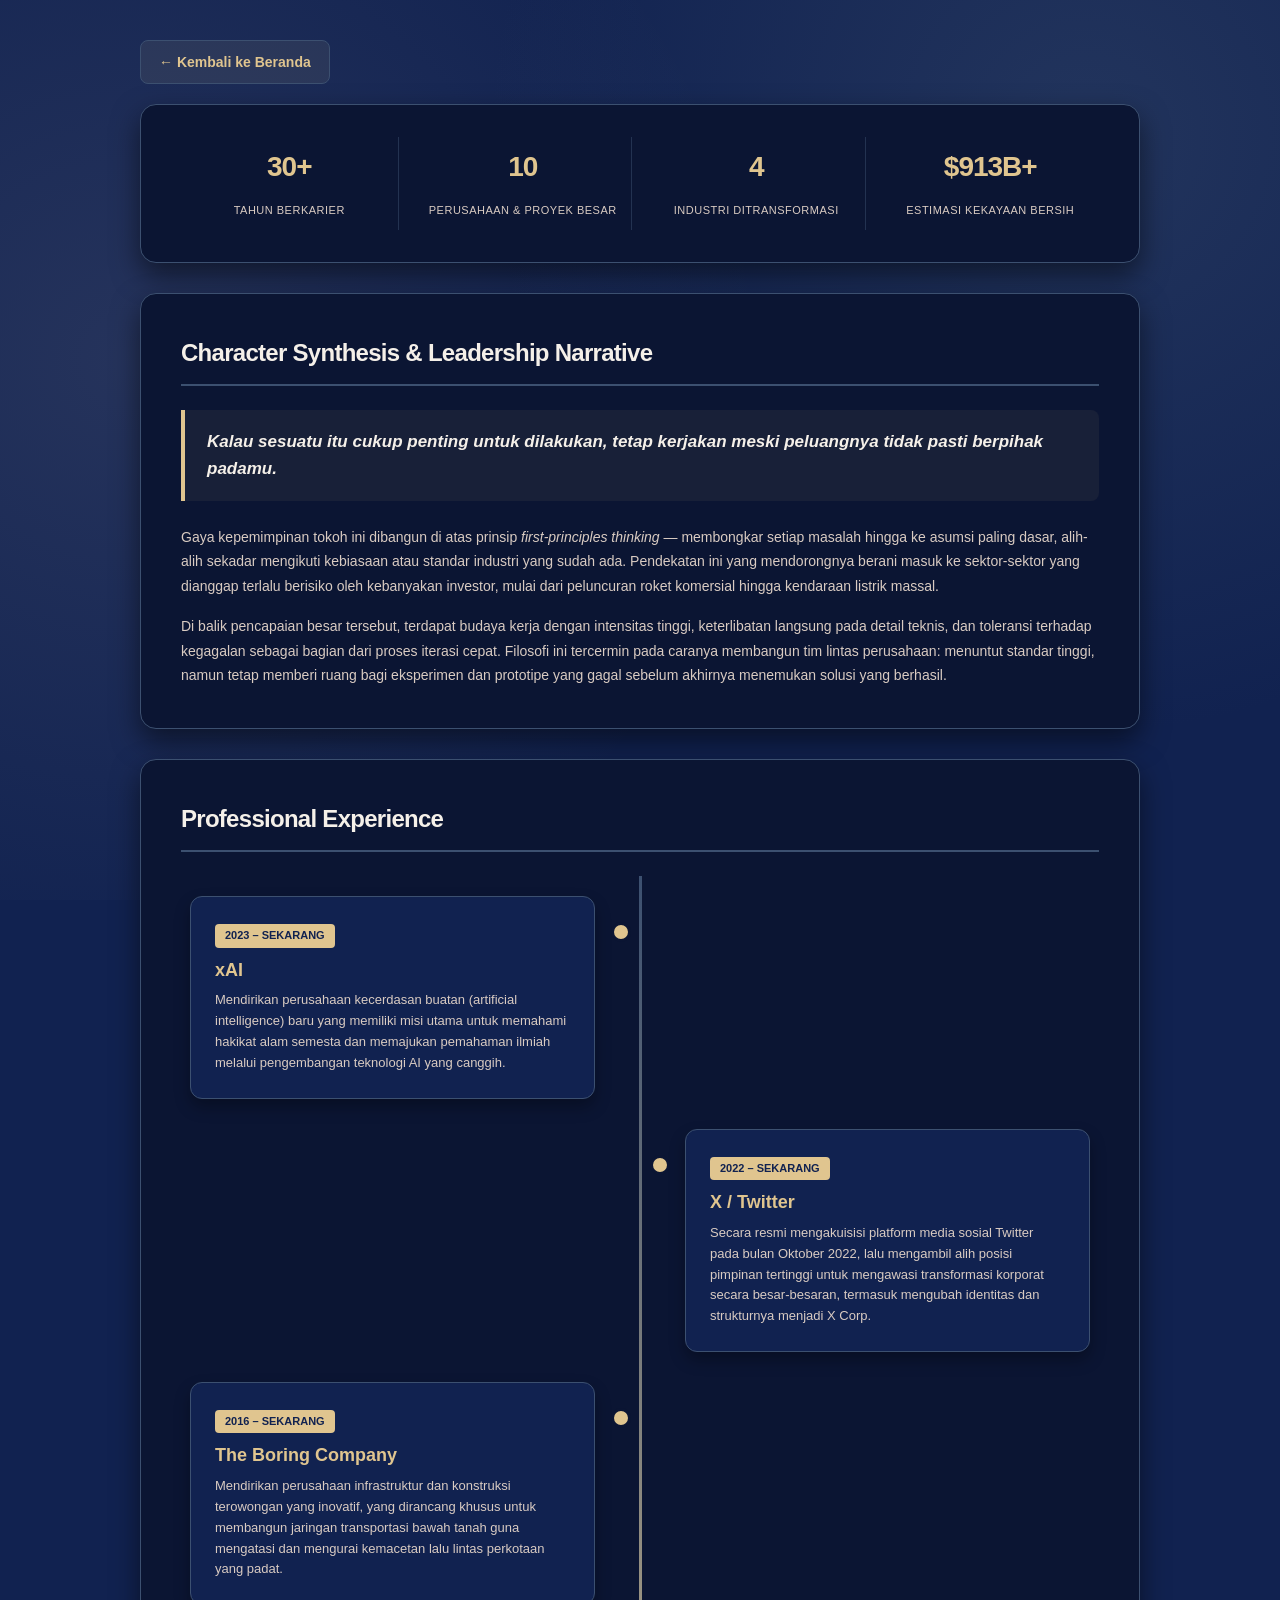
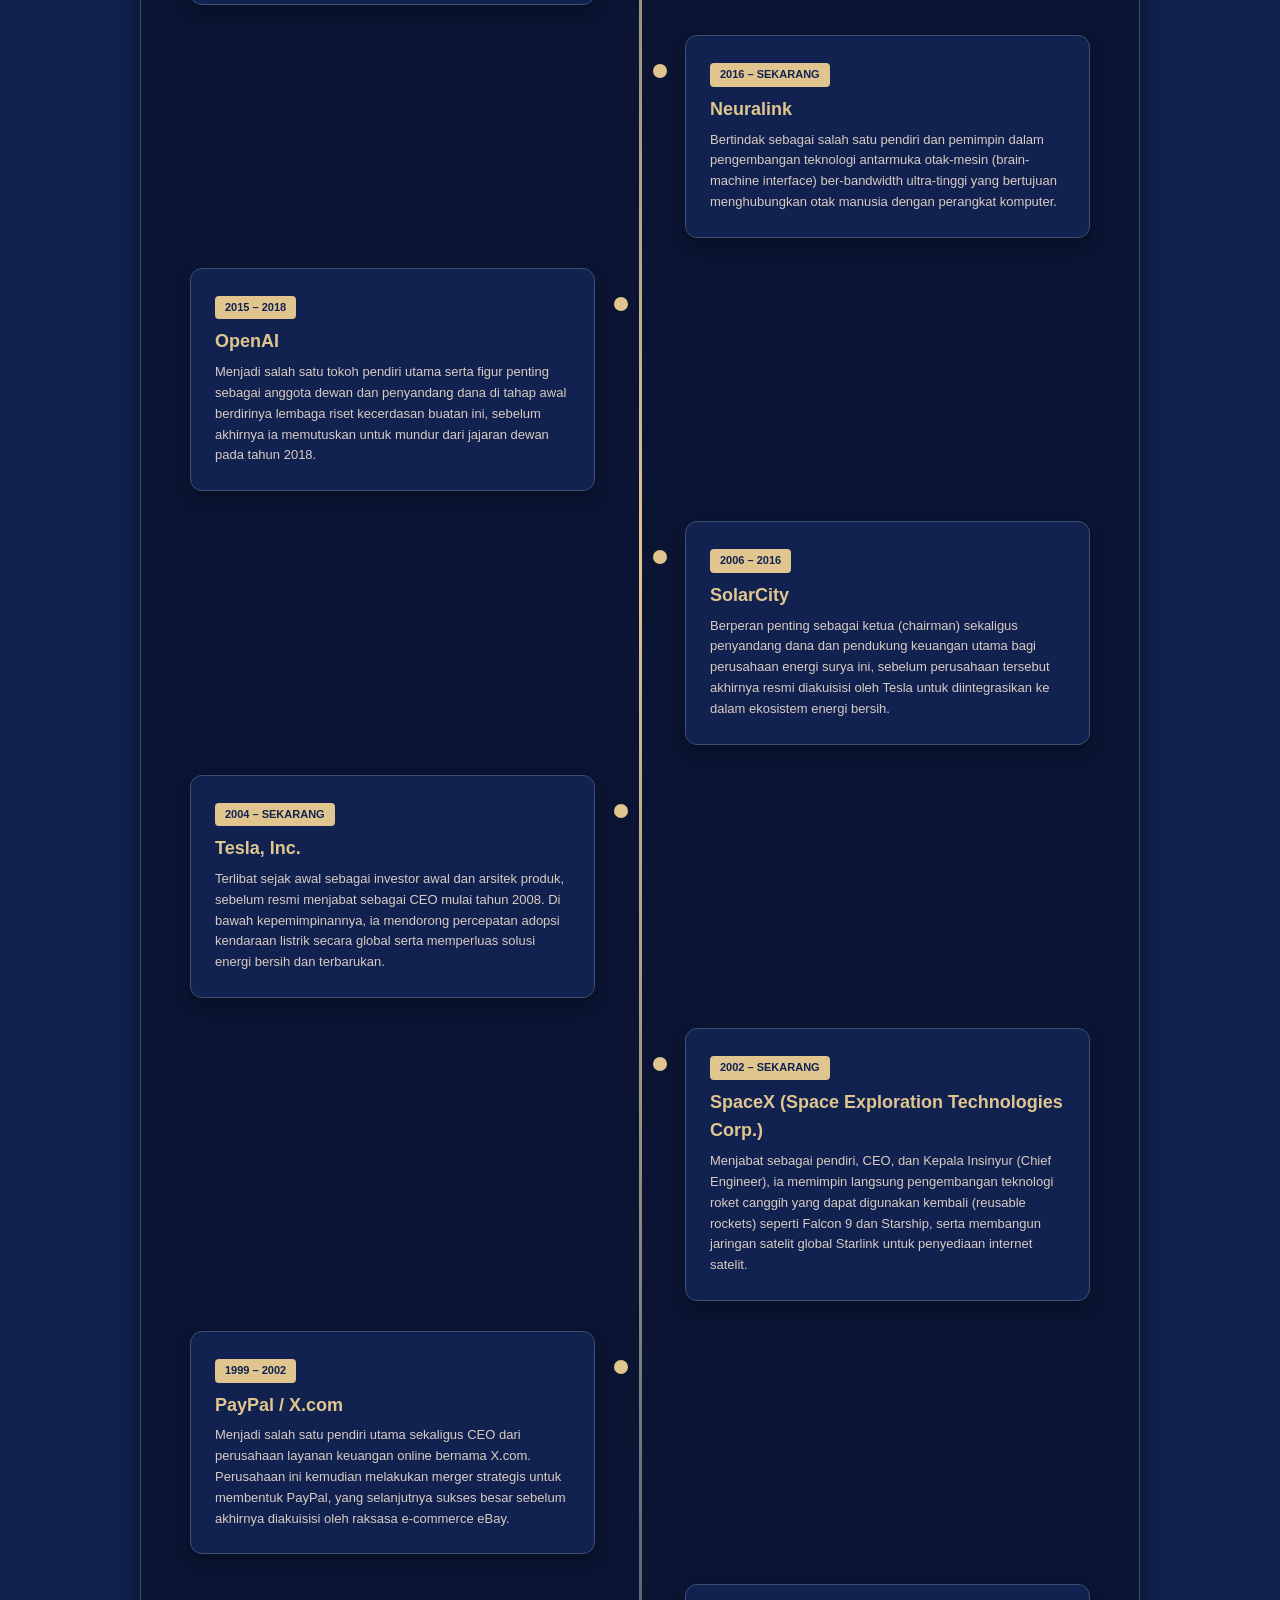
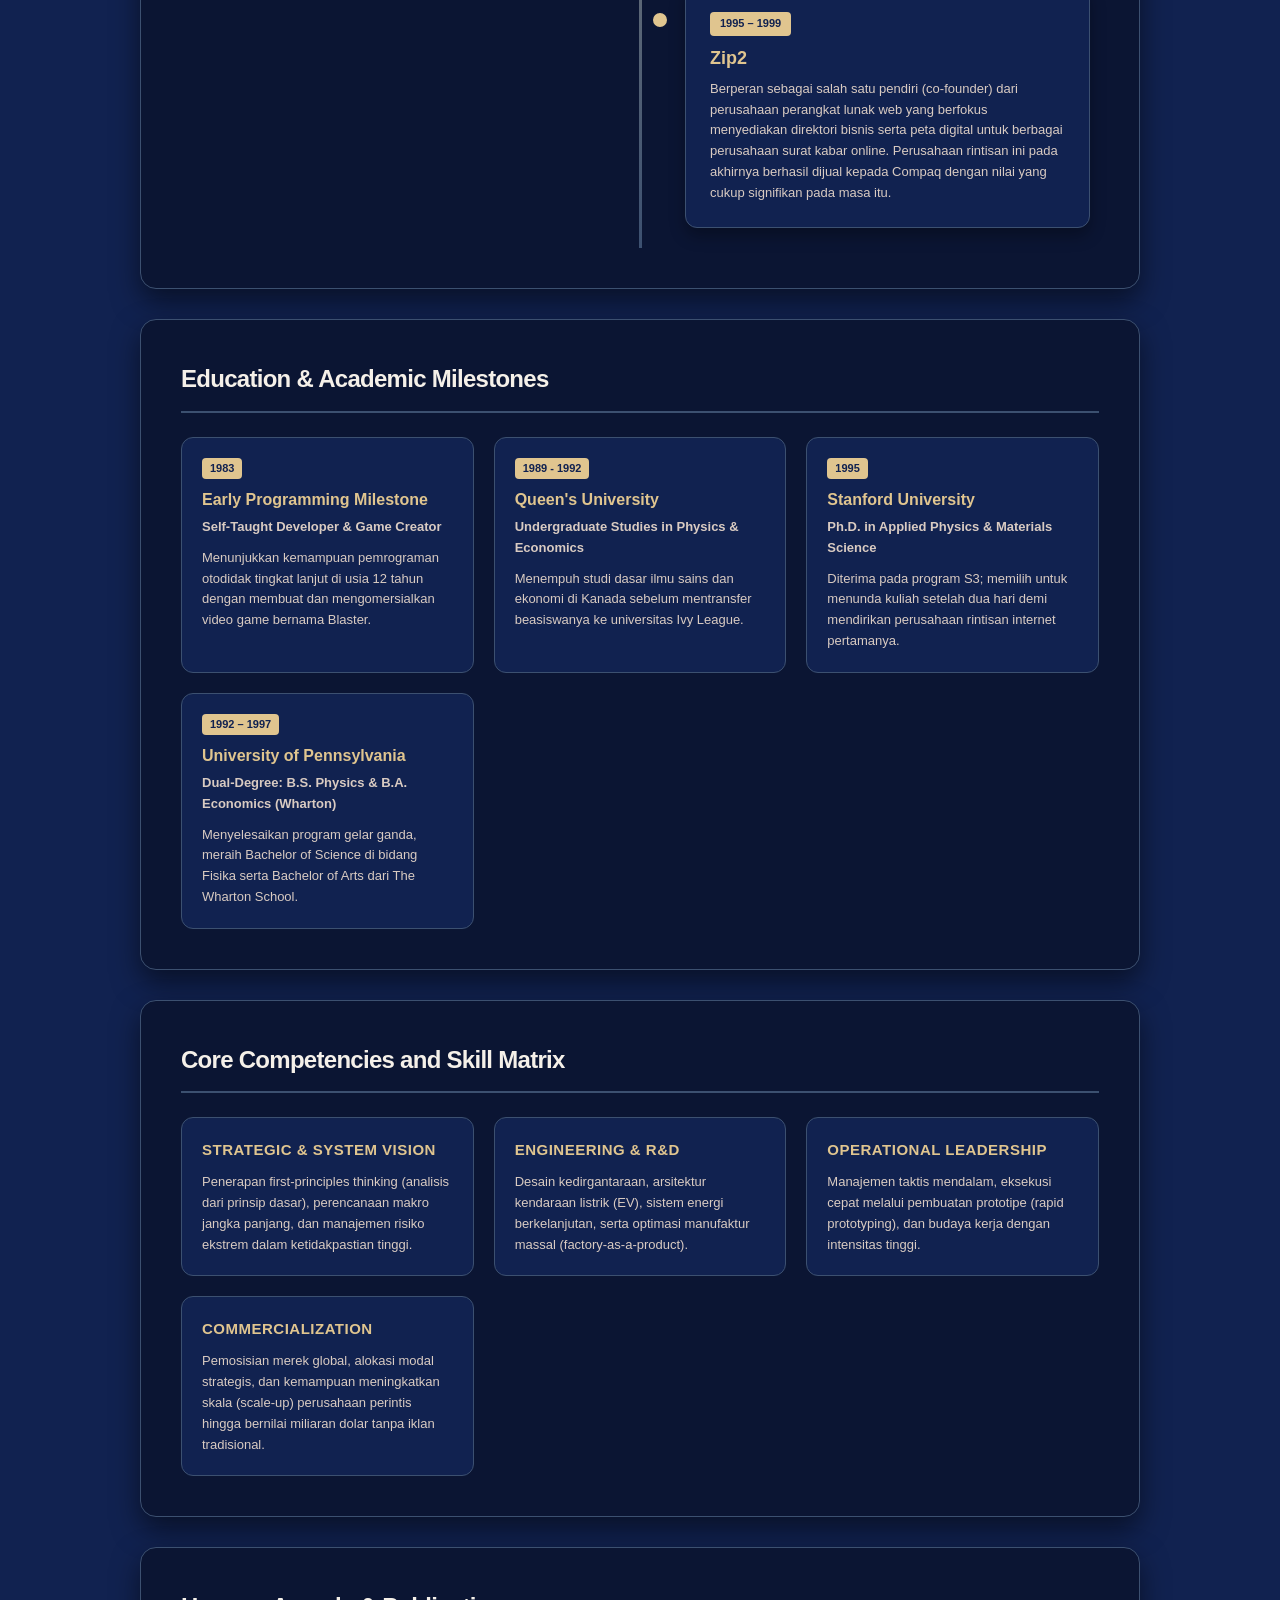
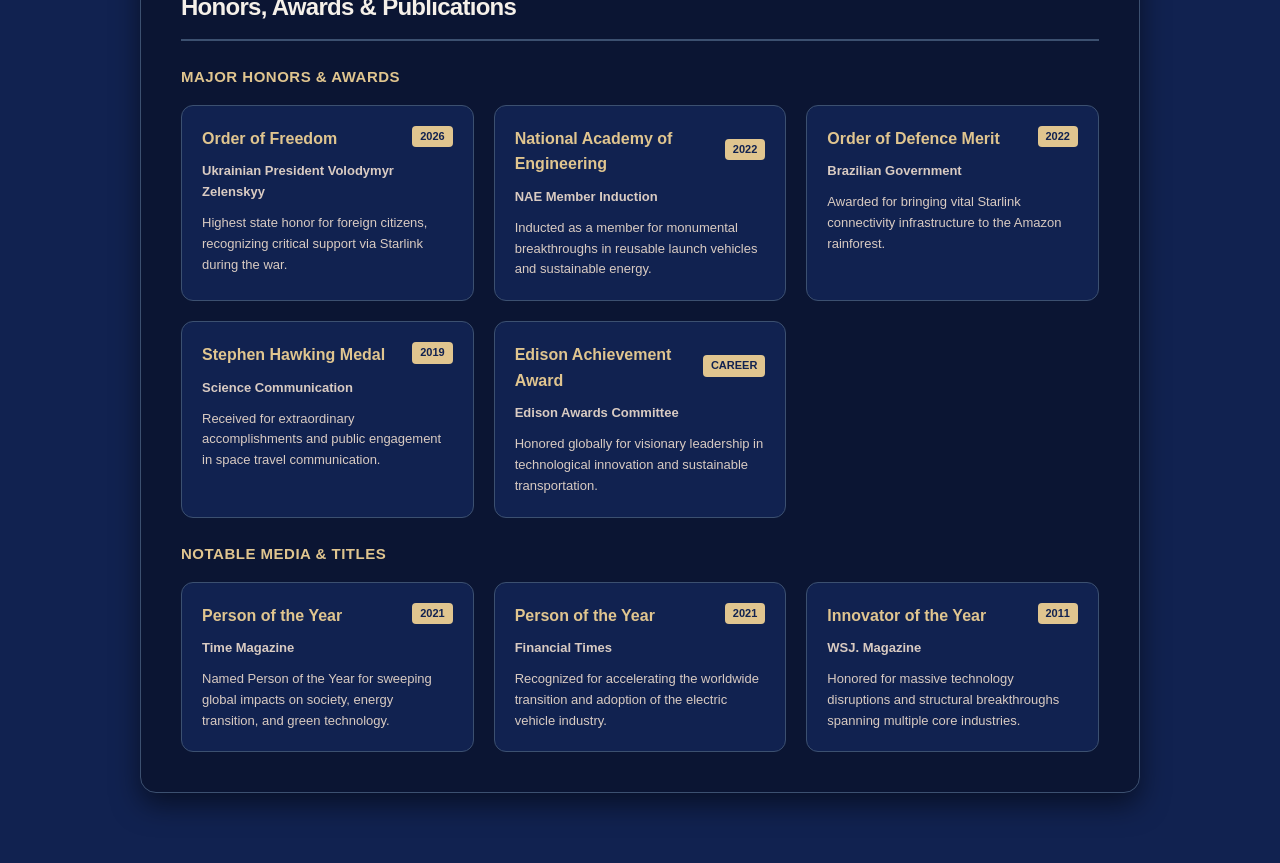
==== cv.html @ f83824e1 "sementara" ====
<!DOCTYPE html>
<html lang="id">
<head>
    <meta charset="UTF-8">
    <meta name="viewport" content="width=device-width, initial-scale=1.0">
    <title>CV Creative</title>
     <link rel="stylesheet" href="style_cv.css">
</head>
<body>

    <div class="top-bar">
        <a href="index.html" class="back-button">← Kembali ke Beranda</a>
    </div>

    <div class="metrics-container">
        <div class="metrics-grid">
            <div class="metric-card">
                <span class="metric-number">30+</span>
                <span class="metric-label">Tahun Berkarier</span>
            </div>
            <div class="metric-card">
                <span class="metric-number">10</span>
                <span class="metric-label">Perusahaan & Proyek Besar</span>
            </div>
            <div class="metric-card">
                <span class="metric-number">4</span>
                <span class="metric-label">Industri Ditransformasi</span>
            </div>
            <div class="metric-card">
                <span class="metric-number">$913B+</span>
                <span class="metric-label">Estimasi Kekayaan Bersih</span>
            </div>
        </div>
    </div>

    <div class="character-container">
        <h2 class="section">Character Synthesis & Leadership Narrative</h2>
        <blockquote class="character-quote">
            Kalau sesuatu itu cukup penting untuk dilakukan, tetap kerjakan meski peluangnya tidak pasti berpihak padamu.
        </blockquote>
        <p class="character-text">
            Gaya kepemimpinan tokoh ini dibangun di atas prinsip <em>first-principles thinking</em> — membongkar setiap masalah hingga ke asumsi paling dasar, alih-alih sekadar mengikuti kebiasaan atau standar industri yang sudah ada. Pendekatan ini yang mendorongnya berani masuk ke sektor-sektor yang dianggap terlalu berisiko oleh kebanyakan investor, mulai dari peluncuran roket komersial hingga kendaraan listrik massal.
        </p>
        <p class="character-text">
            Di balik pencapaian besar tersebut, terdapat budaya kerja dengan intensitas tinggi, keterlibatan langsung pada detail teknis, dan toleransi terhadap kegagalan sebagai bagian dari proses iterasi cepat. Filosofi ini tercermin pada caranya membangun tim lintas perusahaan: menuntut standar tinggi, namun tetap memberi ruang bagi eksperimen dan prototipe yang gagal sebelum akhirnya menemukan solusi yang berhasil.
        </p>
    </div>

    <div class="container">
        <h2 class="section">Professional Experience</h2>
   <div class="timeline-container">
            <div class="timeline-item left">
                <div class="timeline-content">
                    <span class="year">2023 – Sekarang</span>
                    <div class="title">xAI</div>
                    <p class="description">
                        Mendirikan perusahaan kecerdasan buatan (artificial intelligence) baru yang memiliki misi utama untuk memahami hakikat alam semesta dan memajukan pemahaman ilmiah melalui pengembangan teknologi AI yang canggih.
                    </p>
                </div>
            </div>

            <div class="timeline-item right">
                <div class="timeline-content">
                    <span class="year">2022 – Sekarang</span>
                    <div class="title">X / Twitter</div>
                    <p class="description">
                        Secara resmi mengakuisisi platform media sosial Twitter pada bulan Oktober 2022, lalu mengambil alih posisi pimpinan tertinggi untuk mengawasi transformasi korporat secara besar-besaran, termasuk mengubah identitas dan strukturnya menjadi X Corp.
                    </p>
                </div>
            </div>

            <div class="timeline-item left">
                <div class="timeline-content">
                    <span class="year">2016 – Sekarang</span>
                    <div class="title">The Boring Company</div>
                    <p class="description">
                        Mendirikan perusahaan infrastruktur dan konstruksi terowongan yang inovatif, yang dirancang khusus untuk membangun jaringan transportasi bawah tanah guna mengatasi dan mengurai kemacetan lalu lintas perkotaan yang padat.
                    </p>
                </div>
            </div>

            <div class="timeline-item right">
                <div class="timeline-content">
                    <span class="year">2016 – Sekarang</span>
                    <div class="title">Neuralink</div>
                    <p class="description">
                        Bertindak sebagai salah satu pendiri dan pemimpin dalam pengembangan teknologi antarmuka otak-mesin (brain-machine interface) ber-bandwidth ultra-tinggi yang bertujuan menghubungkan otak manusia dengan perangkat komputer.
                    </p>
                </div>
            </div>

            <div class="timeline-item left">
                <div class="timeline-content">
                    <span class="year">2015 – 2018</span>
                    <div class="title">OpenAI</div>
                    <p class="description">
                        Menjadi salah satu tokoh pendiri utama serta figur penting sebagai anggota dewan dan penyandang dana di tahap awal berdirinya lembaga riset kecerdasan buatan ini, sebelum akhirnya ia memutuskan untuk mundur dari jajaran dewan pada tahun 2018.
                    </p>
                </div>
            </div>

            <div class="timeline-item right">
                <div class="timeline-content">
                    <span class="year">2006 – 2016</span>
                    <div class="title">SolarCity</div>
                    <p class="description">
                        Berperan penting sebagai ketua (chairman) sekaligus penyandang dana dan pendukung keuangan utama bagi perusahaan energi surya ini, sebelum perusahaan tersebut akhirnya resmi diakuisisi oleh Tesla untuk diintegrasikan ke dalam ekosistem energi bersih.
                    </p>
                </div>
            </div>

            <div class="timeline-item left">
                <div class="timeline-content">
                    <span class="year">2004 – Sekarang</span>
                    <div class="title">Tesla, Inc.</div>
                    <p class="description">
                        Terlibat sejak awal sebagai investor awal dan arsitek produk, sebelum resmi menjabat sebagai CEO mulai tahun 2008. Di bawah kepemimpinannya, ia mendorong percepatan adopsi kendaraan listrik secara global serta memperluas solusi energi bersih dan terbarukan.
                    </p>
                </div>
            </div>

            <div class="timeline-item right">
                <div class="timeline-content">
                    <span class="year">2002 – Sekarang</span>
                    <div class="title">SpaceX (Space Exploration Technologies Corp.)</div>
                    <p class="description">
                        Menjabat sebagai pendiri, CEO, dan Kepala Insinyur (Chief Engineer), ia memimpin langsung pengembangan teknologi roket canggih yang dapat digunakan kembali (reusable rockets) seperti Falcon 9 dan Starship, serta membangun jaringan satelit global Starlink untuk penyediaan internet satelit.
                    </p>
                </div>
            </div>

            <div class="timeline-item left">
                <div class="timeline-content">
                    <span class="year">1999 – 2002</span>
                    <div class="title">PayPal / X.com</div>
                    <p class="description">
                        Menjadi salah satu pendiri utama sekaligus CEO dari perusahaan layanan keuangan online bernama X.com. Perusahaan ini kemudian melakukan merger strategis untuk membentuk PayPal, yang selanjutnya sukses besar sebelum akhirnya diakuisisi oleh raksasa e-commerce eBay.
                    </p>
                </div>
            </div>

            <div class="timeline-item right">
                <div class="timeline-content">
                    <span class="year">1995 – 1999</span>
                    <div class="title">Zip2</div>
                    <p class="description">
                        Berperan sebagai salah satu pendiri (co-founder) dari perusahaan perangkat lunak web yang berfokus menyediakan direktori bisnis serta peta digital untuk berbagai perusahaan surat kabar online. Perusahaan rintisan ini pada akhirnya berhasil dijual kepada Compaq dengan nilai yang cukup signifikan pada masa itu.
                    </p>
                </div>
            </div>
        </div>
    </div>

    <div class="education-container">
        <h2 class="section">Education & Academic Milestones</h2>

        <div class="card-grid">
            <div class="education">
                <span class="edu-year">1983</span>
                <div class="institution">Early Programming Milestone</div>
                <div class="degree">Self-Taught Developer & Game Creator</div>
                <p class="edu-desc">
                    Menunjukkan kemampuan pemrograman otodidak tingkat lanjut di usia 12 tahun dengan membuat dan mengomersialkan video game bernama Blaster.
                </p>
            </div>

            <div class="education">
                <span class="edu-year">1989 - 1992</span>
                <div class="institution">Queen's University</div>
                <div class="degree">Undergraduate Studies in Physics & Economics</div>
                <p class="edu-desc">
                    Menempuh studi dasar ilmu sains dan ekonomi di Kanada sebelum mentransfer beasiswanya ke universitas Ivy League.
                </p>
            </div>

            <div class="education">
                <span class="edu-year">1995</span>
                <div class="institution">Stanford University</div>
                <div class="degree">Ph.D. in Applied Physics & Materials Science</div>
                <p class="edu-desc">
                    Diterima pada program S3; memilih untuk menunda kuliah setelah dua hari demi mendirikan perusahaan rintisan internet pertamanya.
                </p>
            </div>

            <div class="education">
                <span class="edu-year">1992 – 1997</span>
                <div class="institution">University of Pennsylvania</div>
                <div class="degree">Dual-Degree: B.S. Physics & B.A. Economics (Wharton)</div>
                <p class="edu-desc">
                    Menyelesaikan program gelar ganda, meraih Bachelor of Science di bidang Fisika serta Bachelor of Arts dari The Wharton School.
                </p>
            </div>
        </div>
    </div>

   <div class="competence-container">
        <h2 class="section">Core Competencies and Skill Matrix</h2>

        <div class="domain-core">
            <div>
                <div class="core-title">Strategic & System Vision</div>
                <p class="core-desc">
                    Penerapan first-principles thinking (analisis dari prinsip dasar), perencanaan makro jangka panjang, dan manajemen risiko ekstrem dalam ketidakpastian tinggi.
                </p>
            </div>

            <div>
                <div class="core-title">Engineering & R&D</div>
                <p class="core-desc">
                    Desain kedirgantaraan, arsitektur kendaraan listrik (EV), sistem energi berkelanjutan, serta optimasi manufaktur massal (factory-as-a-product).
                </p>
            </div>

            <div>
                <div class="core-title">Operational Leadership</div>
                <p class="core-desc">
                    Manajemen taktis mendalam, eksekusi cepat melalui pembuatan prototipe (rapid prototyping), dan budaya kerja dengan intensitas tinggi.
                </p>
            </div>

            <div>
                <div class="core-title">Commercialization</div>
                <p class="core-desc">
                    Pemosisian merek global, alokasi modal strategis, dan kemampuan meningkatkan skala (scale-up) perusahaan perintis hingga bernilai miliaran dolar tanpa iklan tradisional.
                </p>
            </div>
        </div>
    </div>

    <div class="awards-container">
        <h2 class="section">Honors, Awards & Publications</h2>

        <div class="category-header">Major Honors & Awards</div>
        <div class="awards-grid">
            
            <div class="award-card">
                <div class="award-meta">
                    <span class="award-title">Order of Freedom</span>
                    <span class="award-year">2026</span>
                </div>
                <div class="award-issuer">Ukrainian President Volodymyr Zelenskyy</div>
                <p class="award-desc">
                    Highest state honor for foreign citizens, recognizing critical support via Starlink during the war.
                </p>
            </div>

            <div class="award-card">
                <div class="award-meta">
                    <span class="award-title">National Academy of Engineering</span>
                    <span class="award-year">2022</span>
                </div>
                <div class="award-issuer">NAE Member Induction</div>
                <p class="award-desc">
                    Inducted as a member for monumental breakthroughs in reusable launch vehicles and sustainable energy.
                </p>
            </div>

            <div class="award-card">
                <div class="award-meta">
                    <span class="award-title">Order of Defence Merit</span>
                    <span class="award-year">2022</span>
                </div>
                <div class="award-issuer">Brazilian Government</div>
                <p class="award-desc">
                    Awarded for bringing vital Starlink connectivity infrastructure to the Amazon rainforest.
                </p>
            </div>

            <div class="award-card">
                <div class="award-meta">
                    <span class="award-title">Stephen Hawking Medal</span>
                    <span class="award-year">2019</span>
                </div>
                <div class="award-issuer">Science Communication</div>
                <p class="award-desc">
                    Received for extraordinary accomplishments and public engagement in space travel communication.
                </p>
            </div>

            <div class="award-card">
                <div class="award-meta">
                    <span class="award-title">Edison Achievement Award</span>
                    <span class="award-year">Career</span>
                </div>
                <div class="award-issuer">Edison Awards Committee</div>
                <p class="award-desc">
                    Honored globally for visionary leadership in technological innovation and sustainable transportation.
                </p>
            </div>

        </div>

        <div class="category-header">Notable Media & Titles</div>
        <div class="awards-grid">
            
            <div class="award-card">
                <div class="award-meta">
                    <span class="award-title">Person of the Year</span>
                    <span class="award-year">2021</span>
                </div>
                <div class="award-issuer">Time Magazine</div>
                <p class="award-desc">
                    Named Person of the Year for sweeping global impacts on society, energy transition, and green technology.
                </p>
            </div>

            <div class="award-card">
                <div class="award-meta">
                    <span class="award-title">Person of the Year</span>
                    <span class="award-year">2021</span>
                </div>
                <div class="award-issuer">Financial Times</div>
                <p class="award-desc">
                    Recognized for accelerating the worldwide transition and adoption of the electric vehicle industry.
                </p>
            </div>

            <div class="award-card">
                <div class="award-meta">
                    <span class="award-title">Innovator of the Year</span>
                    <span class="award-year">2011</span>
                </div>
                <div class="award-issuer">WSJ. Magazine</div>
                <p class="award-desc">
                    Honored for massive technology disruptions and structural breakthroughs spanning multiple core industries.
                </p>
            </div>

        </div>

    </div>
</body>
</html>
---- style_cv.css ----
* {
            margin: 0;
            padding: 0;
            box-sizing: border-box;
        }

        html {
            scroll-behavior: smooth;
        }

        body {
            font-family: 'Plus Jakarta Sans', -apple-system, BlinkMacSystemFont, sans-serif;
            background-color: #112250; /* Royal Blue */
            background-image: 
                radial-gradient(circle at 85% 15%, rgba(60, 80, 112, 0.4) 0%, transparent 45%),
                radial-gradient(circle at 10% 40%, rgba(217, 203, 194, 0.1) 0%, transparent 50%);
            background-attachment: fixed;
            color: #F5F0E9; /* Swan Wing */
            line-height: 1.6;
            -webkit-font-smoothing: antialiased;
            padding: 40px 20px;
        }

        /*BAGIAN SABIL*/
        /* SECTION 7 - Top Action Bar & Career Summary Metrics */
        .top-bar {
            max-width: 1000px;
            margin: 0 auto 20px auto;
        }

        .back-button {
            display: inline-flex;
            align-items: center;
            gap: 8px;
            color: #E0C58F;
            text-decoration: none;
            font-size: 14px;
            font-weight: 600;
            background-color: rgba(224, 197, 143, 0.08);
            border: 1px solid #3C5070;
            padding: 10px 18px;
            border-radius: 8px;
            transition: background-color 0.25s ease, border-color 0.25s ease;
        }

        .back-button:hover {
            background-color: rgba(224, 197, 143, 0.16);
            border-color: #E0C58F;
        }

        .metrics-container {
            max-width: 1000px;
            margin: 0 auto 30px auto;
            background: #0b1533;
            padding: 32px 40px;
            border-radius: 16px;
            box-shadow: 0 12px 28px rgba(0, 0, 0, 0.5);
            border: 1px solid #3C5070;
        }

        .metrics-grid {
            display: grid;
            grid-template-columns: repeat(4, 1fr);
            gap: 16px;
        }

        .metric-card {
            text-align: center;
            padding: 8px 12px;
            border-right: 1px solid rgba(60, 80, 112, 0.5);
        }

        .metric-card:last-child {
            border-right: none;
        }

        .metric-number {
            display: block;
            font-size: 28px;
            font-weight: 800;
            color: #E0C58F;
            letter-spacing: -1px;
            margin-bottom: 6px;
        }

        .metric-label {
            font-size: 11px;
            color: #D9CBC2;
            text-transform: uppercase;
            letter-spacing: 0.5px;
        }

        @media screen and (max-width: 768px) {
            .metrics-grid {
                grid-template-columns: repeat(2, 1fr);
                gap: 20px;
            }
            .metric-card {
                border-right: none;
                border-bottom: 1px solid rgba(60, 80, 112, 0.5);
                padding-bottom: 16px;
            }
        }

        /* SECTION 8 - Character Synthesis & Leadership Narrative */
        .character-container {
            max-width: 1000px;
            margin: 0 auto 30px auto;
            background: #0b1533;
            padding: 40px;
            border-radius: 16px;
            box-shadow: 0 12px 28px rgba(0, 0, 0, 0.5);
            border: 1px solid #3C5070;
        }

        .character-quote {
            margin: 0 0 24px 0;
            padding: 18px 22px;
            border-left: 4px solid #E0C58F;
            background-color: rgba(224, 197, 143, 0.06);
            border-radius: 0 8px 8px 0;
            font-size: 17px;
            font-style: italic;
            font-weight: 600;
            color: #F5F0E9;
            line-height: 1.6;
        }

        .character-text {
            font-size: 14px;
            color: #D9CBC2;
            line-height: 1.75;
            margin-bottom: 16px;
        }

        .character-text:last-child {
            margin-bottom: 0;
        }


        /*BAGIAN HELEN*/
        .container, 
        .education-container, 
        .competence-container, 
        .awards-container {
            max-width: 1000px;
            margin: 0 auto 30px auto;
            background: #0b1533; 
            padding: 40px;
            border-radius: 16px;
            box-shadow: 0 12px 28px rgba(0, 0, 0, 0.5);
            border: 1px solid #3C5070; /* Sapphire */
        }

        .section, 
        .section-title {
            font-size: 24px;
            font-weight: 800;
            color: #F5F0E9; 
            letter-spacing: -0.03em;
            margin-bottom: 24px;
            border-bottom: 2px solid #3C5070; 
            padding-bottom: 12px;
        }

        
        .timeline-container {
            position: relative;
            max-width: 900px;
            margin: 0 auto;
            padding: 20px 0;
        }

     
        .timeline-container::after {
            content: '';
            position: absolute;
            width: 3px;
            background: linear-gradient(to bottom, #3C5070, #E0C58F, #3C5070);
            top: 0;
            bottom: 0;
            left: 50%;
            margin-left: -1.5px;
        }

        .timeline-item {
            position: relative;
            margin-bottom: 30px;
            width: 100%;
            display: flex;
        }

        .timeline-item:last-child {
            margin-bottom: 0;
        }

      
        .timeline-item.left {
            justify-content: flex-start;
        }

        .timeline-item.right {
            justify-content: flex-end;
        }

      
        .timeline-content {
            width: 45%;
            padding: 24px;
            background: #112250; /* Royal Blue */
            border: 1px solid #3C5070;
            border-radius: 12px;
            box-shadow: 0 8px 16px rgba(0,0,0,0.3);
            position: relative;
            transition: transform 0.3s ease, border-color 0.3s ease, box-shadow 0.3s ease;
        }

        .timeline-item:hover .timeline-content {
            transform: translateY(-3px);
            border-color: #E0C58F;
            box-shadow: 0 12px 24px rgba(60, 80, 112, 0.4);
        }

      
        .timeline-content::after {
            content: '';
            position: absolute;
            width: 14px;
            height: 14px;
            top: 25px;
            background-color: #E0C58F; /* Quicksand */
            border: 3px solid #0b1533;
            border-radius: 50%;
            z-index: 1;
            transition: transform 0.3s ease, background-color 0.3s ease;
        }

        .timeline-item.left .timeline-content::after {
            right: -36.5px;
        }

        .timeline-item.right .timeline-content::after {
            left: -36.5px;
        }

        .timeline-item:hover .timeline-content::after {
            transform: scale(1.3);
            background-color: #F5F0E9;
        }

        .timeline-content .year {
            font-size: 11px;
            font-weight: 700;
            color: #112250; 
            background-color: #E0C58F; 
            padding: 3px 10px;
            border-radius: 4px;
            text-transform: uppercase;
            display: inline-block;
            margin-bottom: 8px;
        }

        .timeline-content .title {
            font-size: 18px;
            font-weight: bold;
            color: #E0C58F; 
            margin-bottom: 6px;
        }

        .timeline-content .description {
            font-size: 13px;
            color: #D9CBC2; /* Shellstone */
            line-height: 1.6;
        }

       
        @media screen and (max-width: 768px) {
            .timeline-container::after {
                left: 20px;
            }
            .timeline-item, 
            .timeline-item.left, 
            .timeline-item.right {
                justify-content: flex-end;
            }
            .timeline-content {
                width: 88%;
            }
            .timeline-item.left .timeline-content::after,
            .timeline-item.right .timeline-content::after {
                left: -32.5px;
                right: auto;
            }
        }

      
        .card-grid, .awards-grid {
            display: grid;
            grid-template-columns: repeat(auto-fit, minmax(280px, 1fr));
            gap: 20px;
        }

        .education, .award-card {
            background: #112250; 
            border: 1px solid #3C5070; 
            border-radius: 12px;
            padding: 20px;
            display: flex;
            flex-direction: column;
            transition: transform 0.25s ease, border-color 0.25s ease, box-shadow 0.25s ease;
        }

        .education:hover, .award-card:hover {
            transform: translateY(-4px);
            border-color: #E0C58F; 
            box-shadow: 0 16px 32px rgba(60, 80, 112, 0.3);
        }

        .edu-year, .award-year {
            font-size: 11px;
            font-weight: 700;
            color: #112250; 
            background-color: #E0C58F; 
            padding: 2px 8px;
            border-radius: 4px;
            text-transform: uppercase;
            width: max-content;
            margin-bottom: 8px;
        }

        .institution, .award-title {
            font-size: 16px;
            font-weight: bold;
            color: #E0C58F; 
            margin-bottom: 4px;
        }

        .degree, .award-issuer {
            font-size: 13px;
            font-weight: 600;
            color: #D9CBC2; 
            margin-bottom: 10px;
        }

        .edu-desc, .award-desc {
            font-size: 13px;
            color: #D9CBC2; 
        }

      
        .domain-core {
            display: grid;
            grid-template-columns: repeat(auto-fit, minmax(220px, 1fr));
            gap: 20px;
        }

        .domain-core > div{
            background: #112250; 
            border: 1px solid #3C5070; 
            border-radius: 12px;
            padding: 20px;
            position: relative;
            transition: transform 0.25s ease, border-color 0.25s ease;
        }

        .domain-core > div:hover {
            transform: translateY(-4px);
            border-color: #E0C58F; 
        }

        .core-title {
            font-size: 15px;
            font-weight: 700;
            color: #E0C58F; 
            margin-bottom: 10px;
            text-transform: uppercase;
            letter-spacing: 0.5px;
        }

        .core-desc {
            font-size: 13px;
            color: #D9CBC2; 
        }

        .category-header {
            font-size: 15px;
            font-weight: 700;
            color: #E0C58F; 
            text-transform: uppercase;
            letter-spacing: 0.5px;
            margin-bottom: 16px;
            margin-top: 24px;
        }

        .category-header:first-of-type {
            margin-top: 0;
        }

        .award-meta {
            display: flex;
            justify-content: space-between;
            align-items: center;
            margin-bottom: 6px;
        }
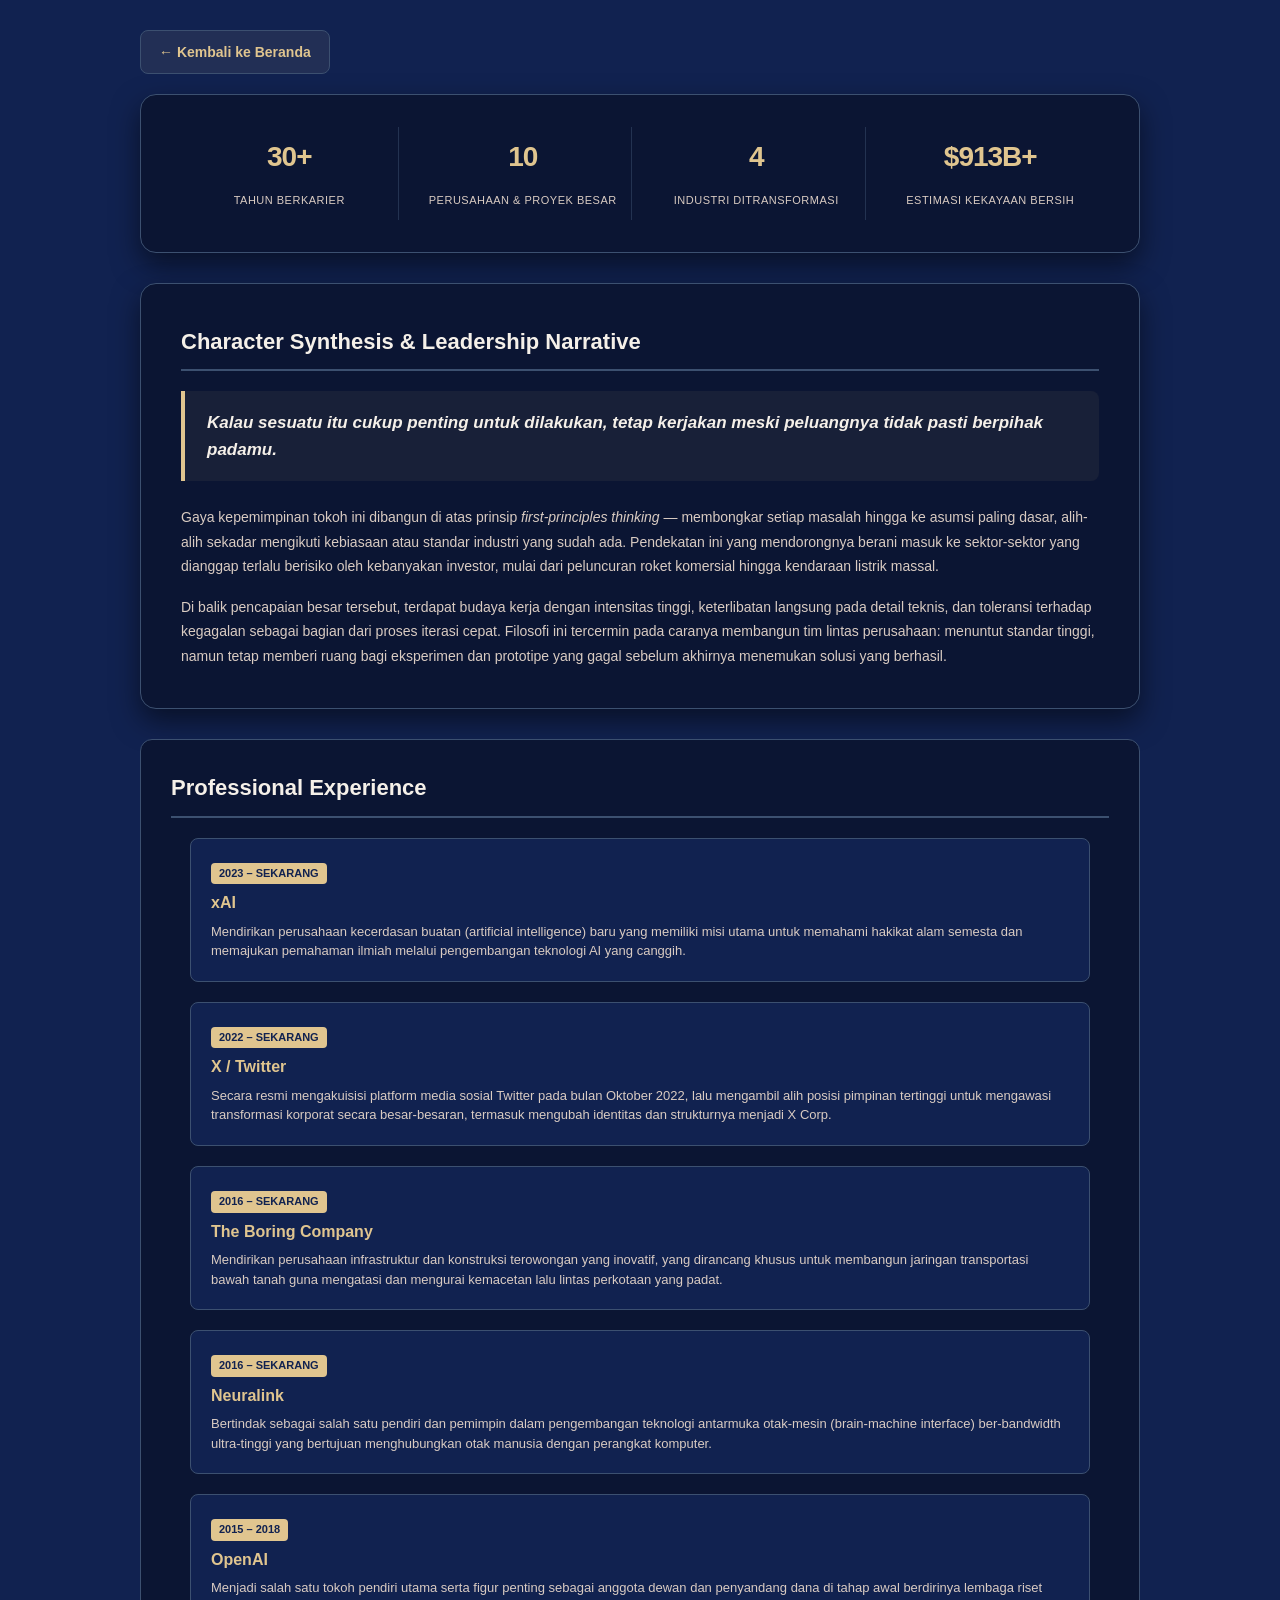
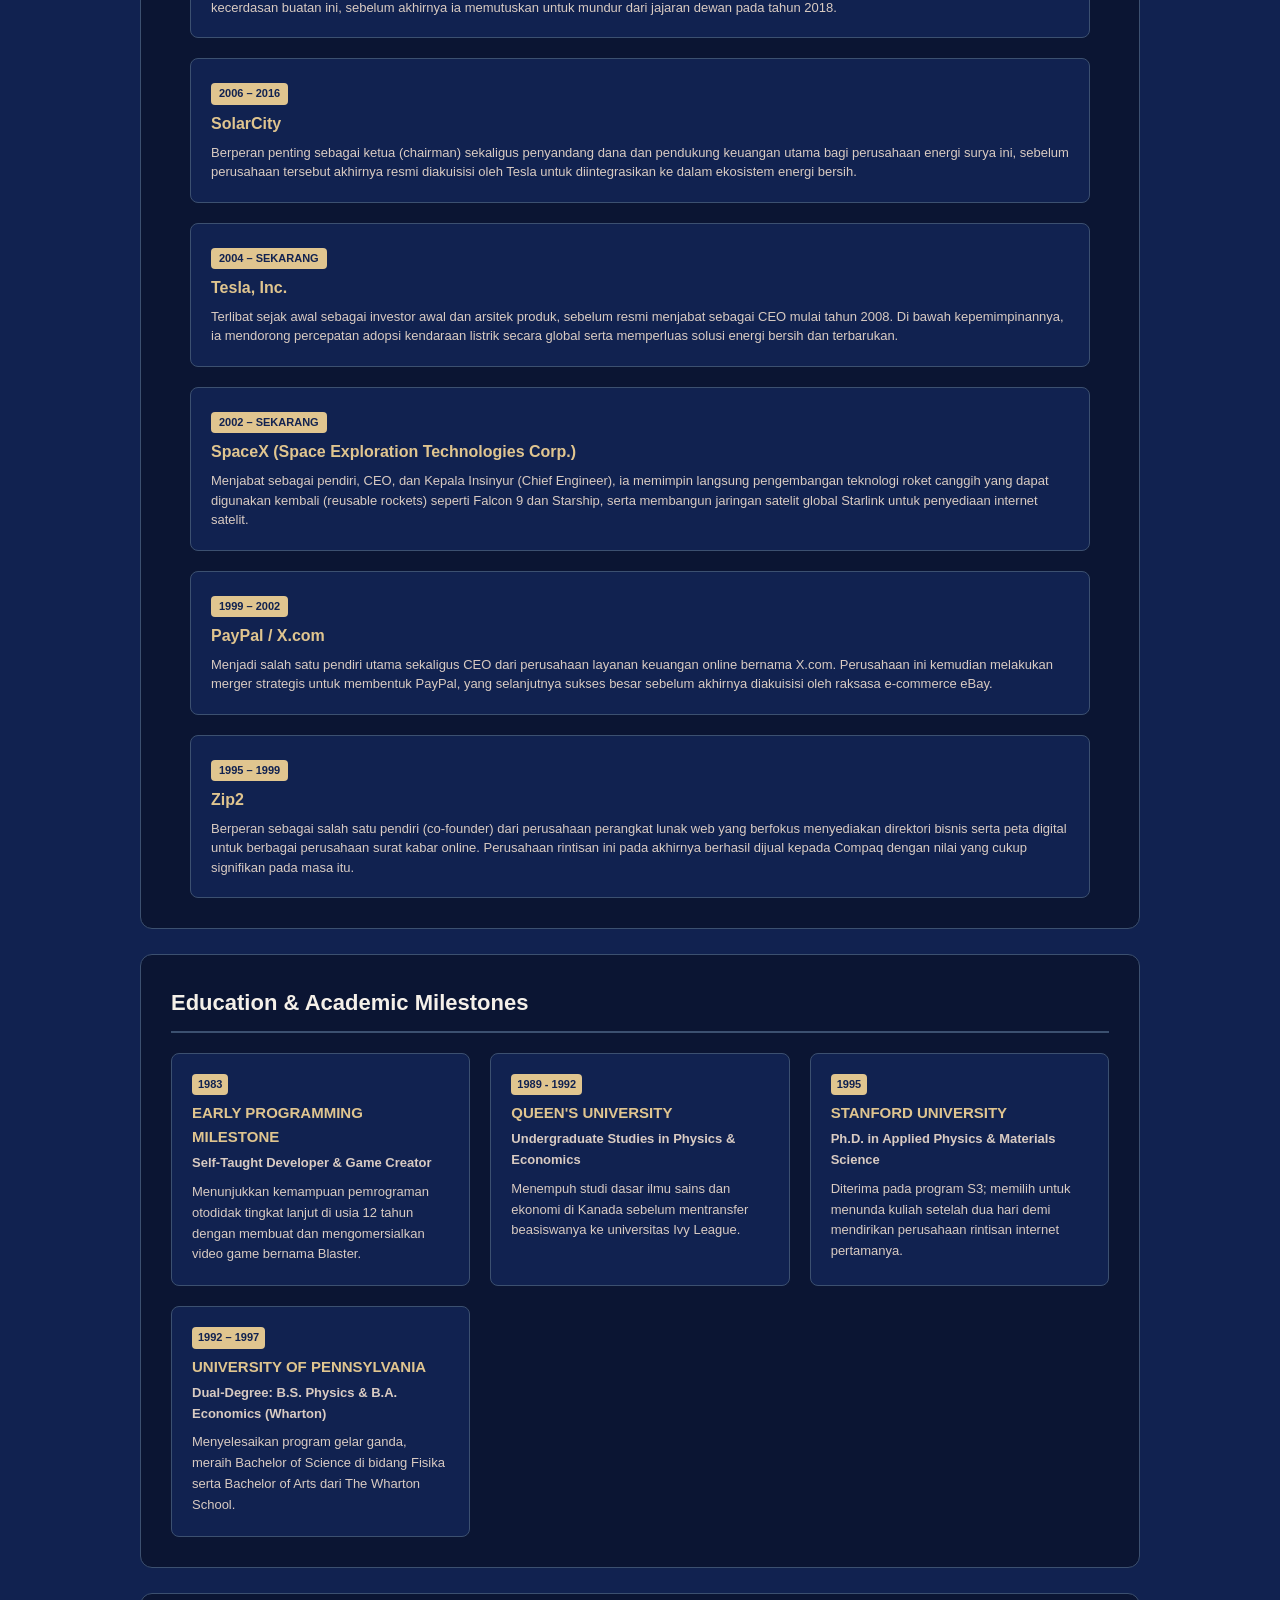
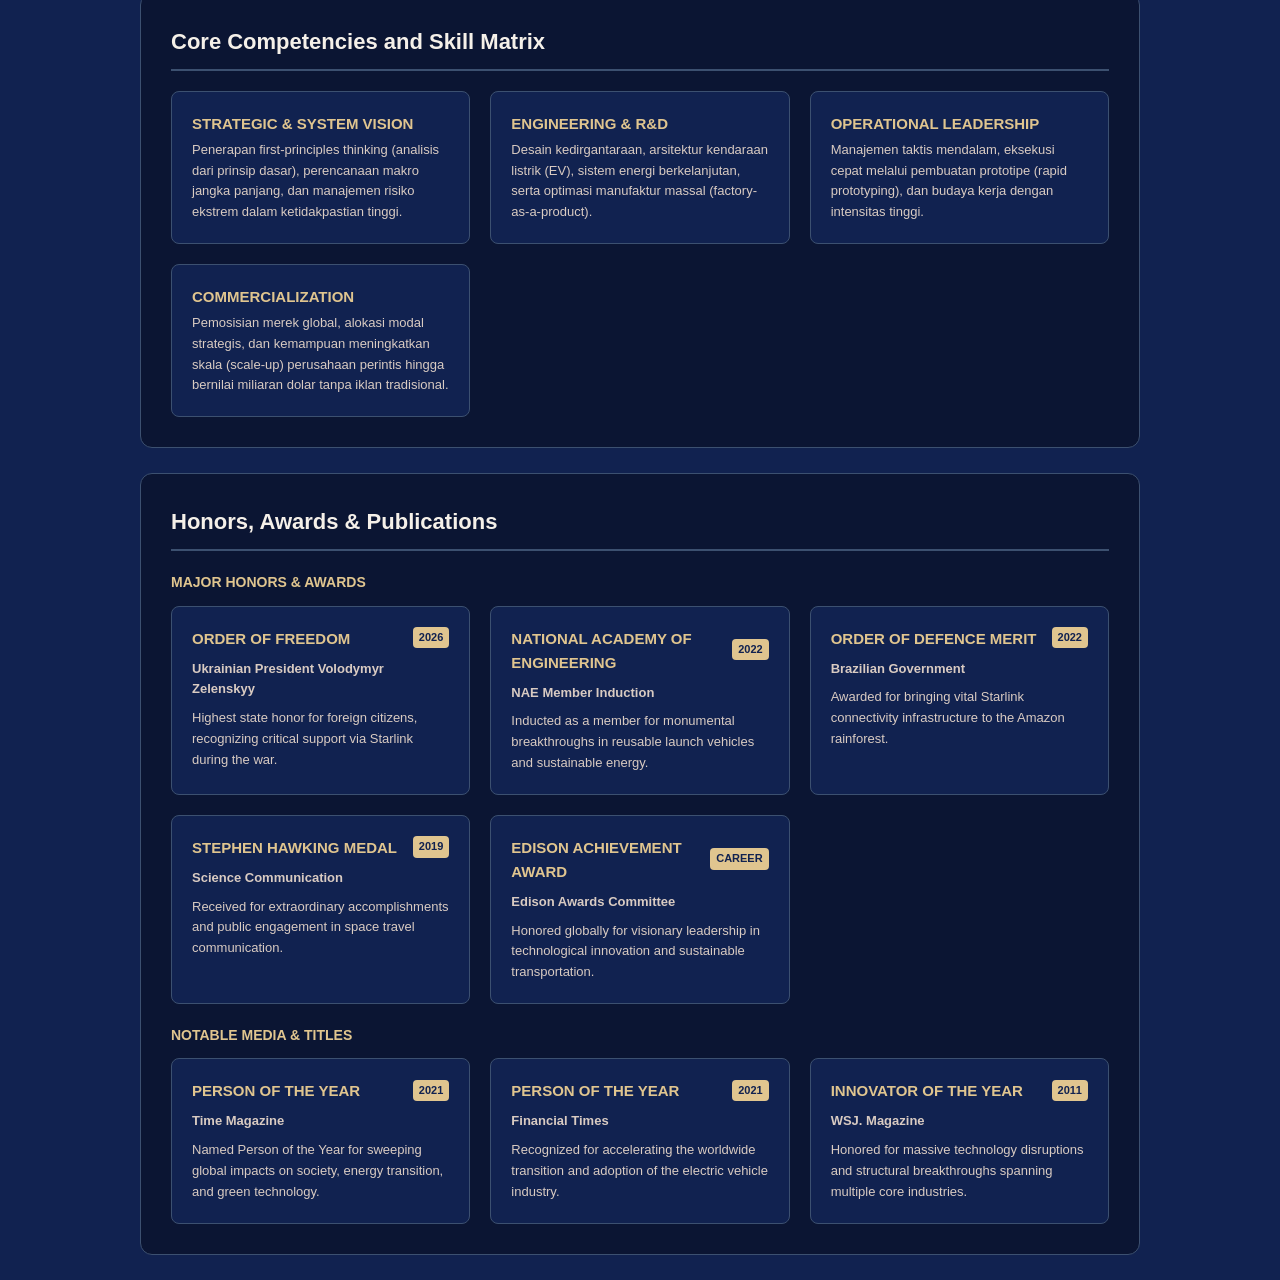
==== commit d3987bb7: "bismillah terakhir" ====
--- a/cv.html
+++ b/cv.html
@@ -46,6 +46,8 @@
         </p>
     </div>
 
+    <!-- BAGIAN HELEN -->
+
     <div class="container">
         <h2 class="section">Professional Experience</h2>
    <div class="timeline-container">
--- a/style_cv.css
+++ b/style_cv.css
@@ -1,404 +1,356 @@
-   * {
-            margin: 0;
-            padding: 0;
-            box-sizing: border-box;
-        }
-
-        html {
-            scroll-behavior: smooth;
-        }
-
-        body {
-            font-family: 'Plus Jakarta Sans', -apple-system, BlinkMacSystemFont, sans-serif;
-            background-color: #112250; /* Royal Blue */
-            background-image: 
-                radial-gradient(circle at 85% 15%, rgba(60, 80, 112, 0.4) 0%, transparent 45%),
-                radial-gradient(circle at 10% 40%, rgba(217, 203, 194, 0.1) 0%, transparent 50%);
-            background-attachment: fixed;
-            color: #F5F0E9; /* Swan Wing */
-            line-height: 1.6;
-            -webkit-font-smoothing: antialiased;
-            padding: 40px 20px;
-        }
-
-        /*BAGIAN SABIL*/
-        /* SECTION 7 - Top Action Bar & Career Summary Metrics */
-        .top-bar {
-            max-width: 1000px;
-            margin: 0 auto 20px auto;
-        }
-
-        .back-button {
-            display: inline-flex;
-            align-items: center;
-            gap: 8px;
-            color: #E0C58F;
-            text-decoration: none;
-            font-size: 14px;
-            font-weight: 600;
-            background-color: rgba(224, 197, 143, 0.08);
-            border: 1px solid #3C5070;
-            padding: 10px 18px;
-            border-radius: 8px;
-            transition: background-color 0.25s ease, border-color 0.25s ease;
-        }
-
-        .back-button:hover {
-            background-color: rgba(224, 197, 143, 0.16);
-            border-color: #E0C58F;
-        }
-
-        .metrics-container {
-            max-width: 1000px;
-            margin: 0 auto 30px auto;
-            background: #0b1533;
-            padding: 32px 40px;
-            border-radius: 16px;
-            box-shadow: 0 12px 28px rgba(0, 0, 0, 0.5);
-            border: 1px solid #3C5070;
-        }
-
-        .metrics-grid {
-            display: grid;
-            grid-template-columns: repeat(4, 1fr);
-            gap: 16px;
-        }
-
-        .metric-card {
-            text-align: center;
-            padding: 8px 12px;
-            border-right: 1px solid rgba(60, 80, 112, 0.5);
-        }
-
-        .metric-card:last-child {
-            border-right: none;
-        }
-
-        .metric-number {
-            display: block;
-            font-size: 28px;
-            font-weight: 800;
-            color: #E0C58F;
-            letter-spacing: -1px;
-            margin-bottom: 6px;
-        }
-
-        .metric-label {
-            font-size: 11px;
-            color: #D9CBC2;
-            text-transform: uppercase;
-            letter-spacing: 0.5px;
-        }
-
-        @media screen and (max-width: 768px) {
-            .metrics-grid {
-                grid-template-columns: repeat(2, 1fr);
-                gap: 20px;
-            }
-            .metric-card {
-                border-right: none;
-                border-bottom: 1px solid rgba(60, 80, 112, 0.5);
-                padding-bottom: 16px;
-            }
-        }
-
-        /* SECTION 8 - Character Synthesis & Leadership Narrative */
-        .character-container {
-            max-width: 1000px;
-            margin: 0 auto 30px auto;
-            background: #0b1533;
-            padding: 40px;
-            border-radius: 16px;
-            box-shadow: 0 12px 28px rgba(0, 0, 0, 0.5);
-            border: 1px solid #3C5070;
-        }
-
-        .character-quote {
-            margin: 0 0 24px 0;
-            padding: 18px 22px;
-            border-left: 4px solid #E0C58F;
-            background-color: rgba(224, 197, 143, 0.06);
-            border-radius: 0 8px 8px 0;
-            font-size: 17px;
-            font-style: italic;
-            font-weight: 600;
-            color: #F5F0E9;
-            line-height: 1.6;
-        }
-
-        .character-text {
-            font-size: 14px;
-            color: #D9CBC2;
-            line-height: 1.75;
-            margin-bottom: 16px;
-        }
-
-        .character-text:last-child {
-            margin-bottom: 0;
-        }
-
-
-        /*BAGIAN HELEN*/
-        .container, 
-        .education-container, 
-        .competence-container, 
-        .awards-container {
-            max-width: 1000px;
-            margin: 0 auto 30px auto;
-            background: #0b1533; 
-            padding: 40px;
-            border-radius: 16px;
-            box-shadow: 0 12px 28px rgba(0, 0, 0, 0.5);
-            border: 1px solid #3C5070; /* Sapphire */
-        }
-
-        .section, 
-        .section-title {
-            font-size: 24px;
-            font-weight: 800;
-            color: #F5F0E9; 
-            letter-spacing: -0.03em;
-            margin-bottom: 24px;
-            border-bottom: 2px solid #3C5070; 
-            padding-bottom: 12px;
-        }
-
-        
-        .timeline-container {
-            position: relative;
-            max-width: 900px;
-            margin: 0 auto;
-            padding: 20px 0;
-        }
-
-     
-        .timeline-container::after {
-            content: '';
-            position: absolute;
-            width: 3px;
-            background: linear-gradient(to bottom, #3C5070, #E0C58F, #3C5070);
-            top: 0;
-            bottom: 0;
-            left: 50%;
-            margin-left: -1.5px;
-        }
-
-        .timeline-item {
-            position: relative;
-            margin-bottom: 30px;
-            width: 100%;
-            display: flex;
-        }
-
-        .timeline-item:last-child {
-            margin-bottom: 0;
-        }
-
-      
-        .timeline-item.left {
-            justify-content: flex-start;
-        }
-
-        .timeline-item.right {
-            justify-content: flex-end;
-        }
-
-      
-        .timeline-content {
-            width: 45%;
-            padding: 24px;
-            background: #112250; /* Royal Blue */
-            border: 1px solid #3C5070;
-            border-radius: 12px;
-            box-shadow: 0 8px 16px rgba(0,0,0,0.3);
-            position: relative;
-            transition: transform 0.3s ease, border-color 0.3s ease, box-shadow 0.3s ease;
-        }
-
-        .timeline-item:hover .timeline-content {
-            transform: translateY(-3px);
-            border-color: #E0C58F;
-            box-shadow: 0 12px 24px rgba(60, 80, 112, 0.4);
-        }
-
-      
-        .timeline-content::after {
-            content: '';
-            position: absolute;
-            width: 14px;
-            height: 14px;
-            top: 25px;
-            background-color: #E0C58F; /* Quicksand */
-            border: 3px solid #0b1533;
-            border-radius: 50%;
-            z-index: 1;
-            transition: transform 0.3s ease, background-color 0.3s ease;
-        }
-
-        .timeline-item.left .timeline-content::after {
-            right: -36.5px;
-        }
-
-        .timeline-item.right .timeline-content::after {
-            left: -36.5px;
-        }
-
-        .timeline-item:hover .timeline-content::after {
-            transform: scale(1.3);
-            background-color: #F5F0E9;
-        }
-
-        .timeline-content .year {
-            font-size: 11px;
-            font-weight: 700;
-            color: #112250; 
-            background-color: #E0C58F; 
-            padding: 3px 10px;
-            border-radius: 4px;
-            text-transform: uppercase;
-            display: inline-block;
-            margin-bottom: 8px;
-        }
-
-        .timeline-content .title {
-            font-size: 18px;
-            font-weight: bold;
-            color: #E0C58F; 
-            margin-bottom: 6px;
-        }
-
-        .timeline-content .description {
-            font-size: 13px;
-            color: #D9CBC2; /* Shellstone */
-            line-height: 1.6;
-        }
-
-       
-        @media screen and (max-width: 768px) {
-            .timeline-container::after {
-                left: 20px;
-            }
-            .timeline-item, 
-            .timeline-item.left, 
-            .timeline-item.right {
-                justify-content: flex-end;
-            }
-            .timeline-content {
-                width: 88%;
-            }
-            .timeline-item.left .timeline-content::after,
-            .timeline-item.right .timeline-content::after {
-                left: -32.5px;
-                right: auto;
-            }
-        }
-
-      
-        .card-grid, .awards-grid {
-            display: grid;
-            grid-template-columns: repeat(auto-fit, minmax(280px, 1fr));
-            gap: 20px;
-        }
-
-        .education, .award-card {
-            background: #112250; 
-            border: 1px solid #3C5070; 
-            border-radius: 12px;
-            padding: 20px;
-            display: flex;
-            flex-direction: column;
-            transition: transform 0.25s ease, border-color 0.25s ease, box-shadow 0.25s ease;
-        }
-
-        .education:hover, .award-card:hover {
-            transform: translateY(-4px);
-            border-color: #E0C58F; 
-            box-shadow: 0 16px 32px rgba(60, 80, 112, 0.3);
-        }
-
-        .edu-year, .award-year {
-            font-size: 11px;
-            font-weight: 700;
-            color: #112250; 
-            background-color: #E0C58F; 
-            padding: 2px 8px;
-            border-radius: 4px;
-            text-transform: uppercase;
-            width: max-content;
-            margin-bottom: 8px;
-        }
-
-        .institution, .award-title {
-            font-size: 16px;
-            font-weight: bold;
-            color: #E0C58F; 
-            margin-bottom: 4px;
-        }
-
-        .degree, .award-issuer {
-            font-size: 13px;
-            font-weight: 600;
-            color: #D9CBC2; 
-            margin-bottom: 10px;
-        }
-
-        .edu-desc, .award-desc {
-            font-size: 13px;
-            color: #D9CBC2; 
-        }
-
-      
-        .domain-core {
-            display: grid;
-            grid-template-columns: repeat(auto-fit, minmax(220px, 1fr));
-            gap: 20px;
-        }
-
-        .domain-core > div{
-            background: #112250; 
-            border: 1px solid #3C5070; 
-            border-radius: 12px;
-            padding: 20px;
-            position: relative;
-            transition: transform 0.25s ease, border-color 0.25s ease;
-        }
-
-        .domain-core > div:hover {
-            transform: translateY(-4px);
-            border-color: #E0C58F; 
-        }
-
-        .core-title {
-            font-size: 15px;
-            font-weight: 700;
-            color: #E0C58F; 
-            margin-bottom: 10px;
-            text-transform: uppercase;
-            letter-spacing: 0.5px;
-        }
-
-        .core-desc {
-            font-size: 13px;
-            color: #D9CBC2; 
-        }
-
-        .category-header {
-            font-size: 15px;
-            font-weight: 700;
-            color: #E0C58F; 
-            text-transform: uppercase;
-            letter-spacing: 0.5px;
-            margin-bottom: 16px;
-            margin-top: 24px;
-        }
-
-        .category-header:first-of-type {
-            margin-top: 0;
-        }
-
-        .award-meta {
-            display: flex;
-            justify-content: space-between;
-            align-items: center;
-            margin-bottom: 6px;
-        }+* {
+    margin: 0;
+    padding: 0;
+    box-sizing: border-box;
+}
+
+html {
+    scroll-behavior: smooth;
+}
+
+body {
+    font-family: 'Plus Jakarta Sans', Arial, sans-serif;
+    background-color: #112250; 
+    color: #F5F0E9; 
+    line-height: 1.6;
+}
+
+/* SECTION 7 - Top Action Bar & Career Summary Metrics */
+.top-bar {
+    max-width: 1000px;
+    margin: 30px auto 20px auto;
+}
+
+.back-button {
+    display: inline-flex;
+    align-items: center;
+    gap: 8px;
+    color: #E0C58F;
+    text-decoration: none;
+    font-size: 14px;
+    font-weight: 600;
+    background-color: rgba(224, 197, 143, 0.08);
+    border: 1px solid #3C5070;
+    padding: 10px 18px;
+    border-radius: 8px;
+    transition: background-color 0.25s ease, border-color 0.25s ease;
+}
+
+.back-button:hover {
+    background-color: rgba(224, 197, 143, 0.16);
+    border-color: #E0C58F;
+}
+
+.metrics-container {
+    max-width: 1000px;
+    margin: 0 auto 30px auto;
+    background: #0b1533;
+    padding: 32px 40px;
+    border-radius: 16px;
+    box-shadow: 0 12px 28px rgba(0, 0, 0, 0.5);
+    border: 1px solid #3C5070;
+}
+
+.metrics-grid {
+    display: grid;
+    grid-template-columns: repeat(4, 1fr);
+    gap: 16px;
+}
+
+.metric-card {
+    text-align: center;
+    padding: 8px 12px;
+    border-right: 1px solid rgba(60, 80, 112, 0.5);
+}
+
+.metric-card:last-child {
+    border-right: none;
+}
+
+.metric-number {
+    display: block;
+    font-size: 28px;
+    font-weight: 800;
+    color: #E0C58F;
+    letter-spacing: -1px;
+    margin-bottom: 6px;
+}
+
+.metric-label {
+    font-size: 11px;
+    color: #D9CBC2;
+    text-transform: uppercase;
+    letter-spacing: 0.5px;
+}
+
+@media screen and (max-width: 768px) {
+    .metrics-grid {
+        grid-template-columns: repeat(2, 1fr);
+        gap: 20px;
+    }
+    .metric-card {
+        border-right: none;
+        border-bottom: 1px solid rgba(60, 80, 112, 0.5);
+        padding-bottom: 16px;
+    }
+}
+
+/* SECTION 8 - Character Synthesis & Leadership Narrative */
+.character-container {
+    max-width: 1000px;
+    margin: 0 auto 30px auto;
+    background: #0b1533;
+    padding: 40px;
+    border-radius: 16px;
+    box-shadow: 0 12px 28px rgba(0, 0, 0, 0.5);
+    border: 1px solid #3C5070;
+}
+
+.character-quote {
+    margin: 0 0 24px 0;
+    padding: 18px 22px;
+    border-left: 4px solid #E0C58F;
+    background-color: rgba(224, 197, 143, 0.06);
+    border-radius: 0 8px 8px 0;
+    font-size: 17px;
+    font-style: italic;
+    font-weight: 600;
+    color: #F5F0E9;
+    line-height: 1.6;
+}
+
+.character-text {
+    font-size: 14px;
+    color: #D9CBC2;
+    line-height: 1.75;
+    margin-bottom: 16px;
+}
+
+.character-text:last-child {
+    margin-bottom: 0;
+}
+
+
+/*BAGIAN HELEN*/
+
+/* Navigasi Atas */
+.atas-halaman {
+    position: sticky;
+    top: 0;
+    left: 0;
+    width: 100%;
+    z-index: 100;
+    background-color: rgba(17, 34, 80, 0.9); 
+    border-bottom: 1px solid rgba(60, 80, 125, 0.5); 
+}
+
+.isi-atas {
+    max-width: 1100px;
+    margin: 0 auto;
+    padding: 16px 32px;
+    display: flex;
+    align-items: center;
+    justify-content: space-between;
+}
+
+.nama-tokoh {
+    font-size: 21px;
+    font-weight: 800;
+    color: #E0C58F; 
+    text-decoration: none;
+}
+
+.menu-atas {
+    display: flex;
+    gap: 32px;
+}
+
+.link-menu {
+    color: #D9CBC2;
+    text-decoration: none;
+    font-size: 14px;
+    font-weight: 500;
+}
+
+.link-menu:hover,
+.link-menu.aktif {
+    color: #E0C58F; 
+}
+
+.pembungkus {
+    max-width: 1000px;
+    margin: 0 auto;
+    padding: 30px 20px;
+}
+
+.container, 
+.education-container, 
+.competence-container, 
+.awards-container {
+    max-width: 1000px;
+    margin: 0 auto 25px auto;
+    background: #0b1533; 
+    padding: 30px;
+    border-radius: 12px;
+    border: 1px solid #3C5070; 
+}
+
+.section, 
+.section-title {
+    font-size: 22px;
+    font-weight: 700;
+    color: #F5F0E9; 
+    margin-bottom: 20px;
+    border-bottom: 2px solid #3C5070; 
+    padding-bottom: 10px;
+}
+
+.timeline-container {
+    max-width: 900px;
+    margin: 0 auto;
+    display: flex;
+    flex-direction: column;
+    gap: 20px;
+}
+
+.timeline-item {
+    background: #112250; 
+    border: 1px solid #3C5070;
+    border-radius: 8px;
+    padding: 20px;
+    position: relative;
+    transition: border-color 0.2s ease;
+}
+
+.timeline-item:hover {
+    border-color: #E0C58F; 
+}
+
+.timeline-content .year {
+    font-size: 11px;
+    font-weight: bold;
+    color: #112250; 
+    background-color: #E0C58F; 
+    padding: 2px 8px;
+    border-radius: 4px;
+    text-transform: uppercase;
+    display: inline-block;
+    margin-bottom: 6px;
+}
+
+.timeline-content .title {
+    font-size: 16px;
+    font-weight: bold;
+    color: #E0C58F; 
+    margin-bottom: 6px;
+}
+
+.timeline-content .description {
+    font-size: 13px;
+    color: #D9CBC2; 
+    line-height: 1.5;
+}
+
+.card-grid, .awards-grid, .domain-core {
+    display: grid;
+    grid-template-columns: repeat(3, 1fr);
+    gap: 20px;
+}
+
+.education, .award-card, .domain-core > div {
+    background: #112250; 
+    border: 1px solid #3C5070; 
+    border-radius: 8px;
+    padding: 20px;
+    display: flex;
+    flex-direction: column;
+    transition: border-color 0.2s ease;
+}
+
+.education:hover, .award-card:hover, .domain-core > div:hover {
+    border-color: #E0C58F;
+}
+
+.edu-year, .award-year {
+    font-size: 11px;
+    font-weight: bold;
+    color: #112250; 
+    background-color: #E0C58F; 
+    padding: 2px 6px;
+    border-radius: 4px;
+    text-transform: uppercase;
+    width: max-content;
+    margin-bottom: 6px;
+}
+
+.institution, .award-title, .core-title {
+    font-size: 15px;
+    font-weight: bold;
+    color: #E0C58F; 
+    margin-bottom: 4px;
+    text-transform: uppercase;
+}
+
+.degree, .award-issuer {
+    font-size: 13px;
+    font-weight: bold;
+    color: #D9CBC2; 
+    margin-bottom: 8px;
+}
+
+.edu-desc, .award-desc, .core-desc {
+    font-size: 13px;
+    color: #D9CBC2; 
+}
+
+.category-header {
+    font-size: 14px;
+    font-weight: bold;
+    color: #E0C58F; 
+    text-transform: uppercase;
+    margin-bottom: 12px;
+    margin-top: 20px;
+}
+
+.category-header:first-of-type {
+    margin-top: 0;
+}
+
+.award-meta {
+    display: flex;
+    justify-content: space-between;
+    align-items: center;
+    margin-bottom: 4px;
+}
+
+@media (max-width: 1000px) {
+    .card-grid, .awards-grid, .domain-core {
+        grid-template-columns: repeat(2, 1fr);
+    }
+}
+
+@media (max-width: 750px) {
+    .isi-atas {
+        padding: 14px 20px;
+    }
+
+    .menu-atas {
+        display: none;
+    }
+
+    .section, 
+    .section-title {
+        font-size: 19px;
+    }
+
+    .card-grid, .awards-grid, .domain-core {
+        grid-template-columns: 100%;
+    }
+
+    .container, 
+    .education-container, 
+    .competence-container, 
+    .awards-container {
+        padding: 20px 15px;
+    }
+}
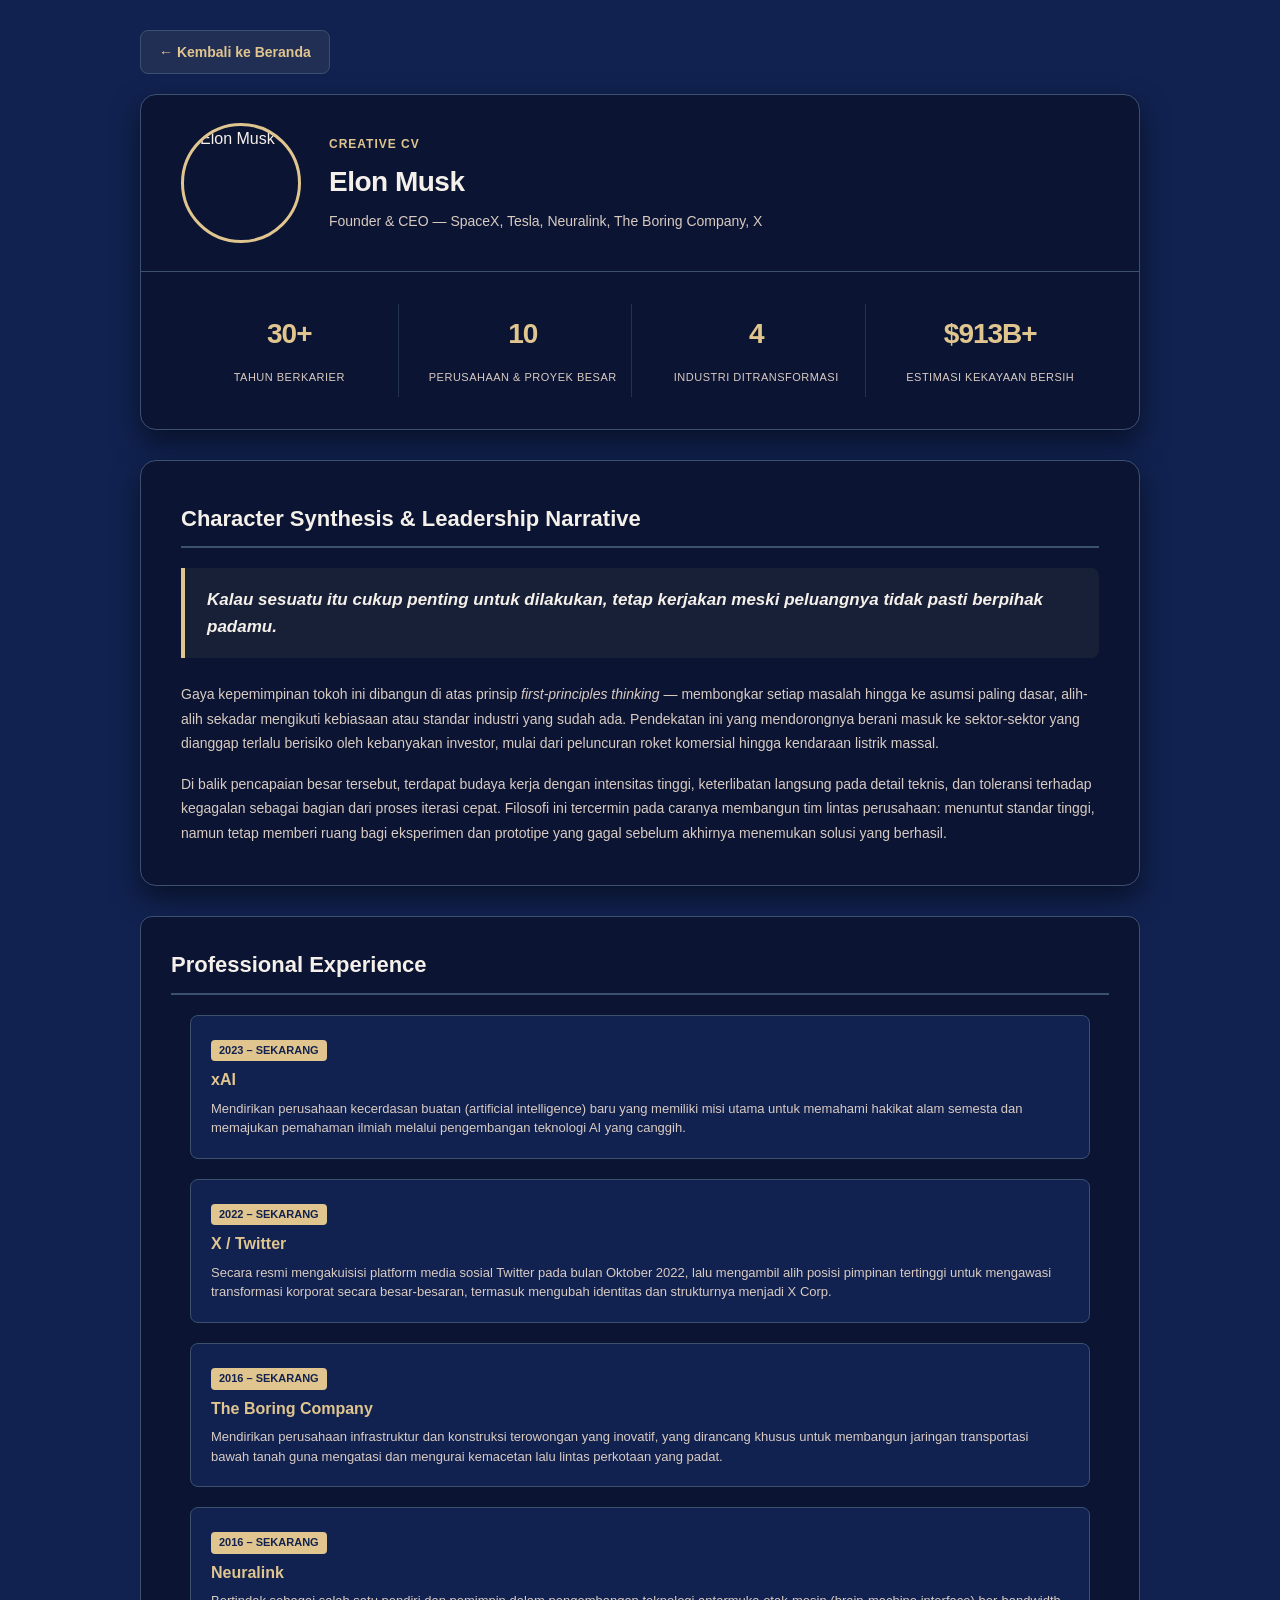
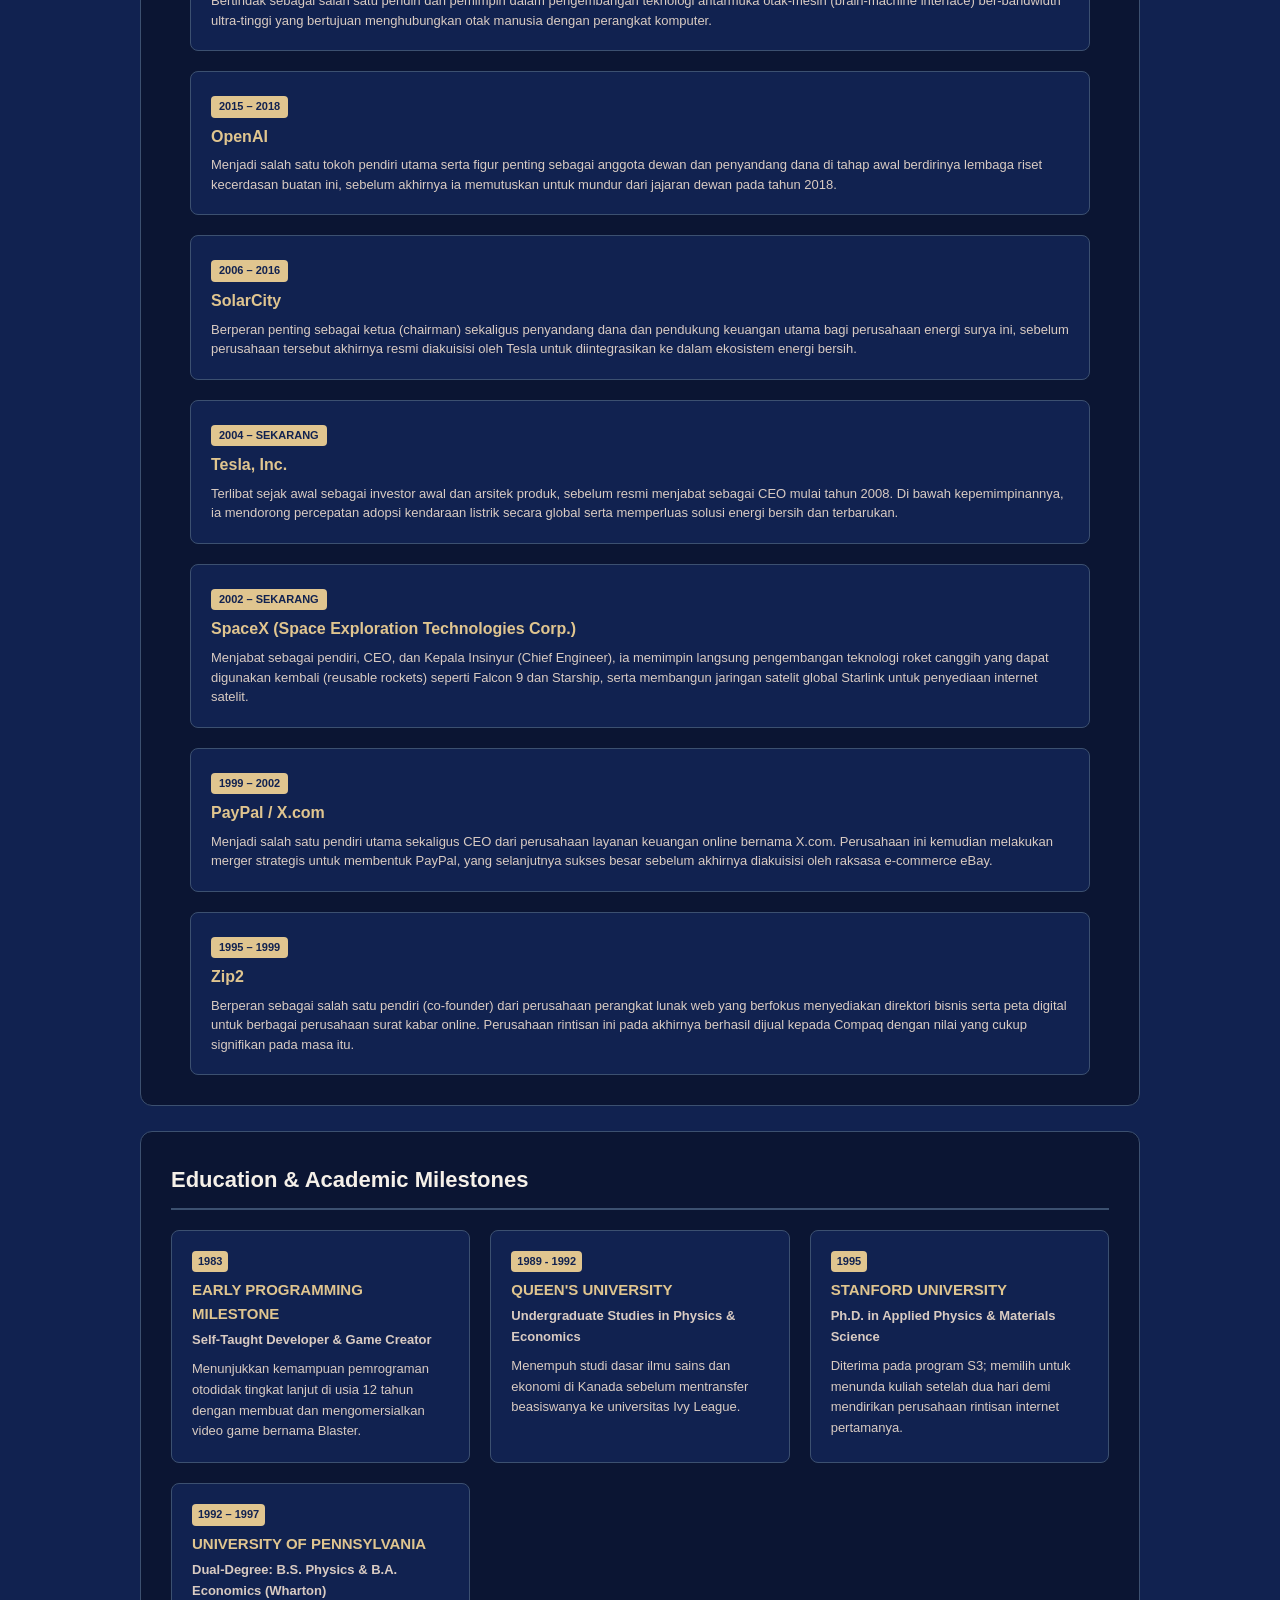
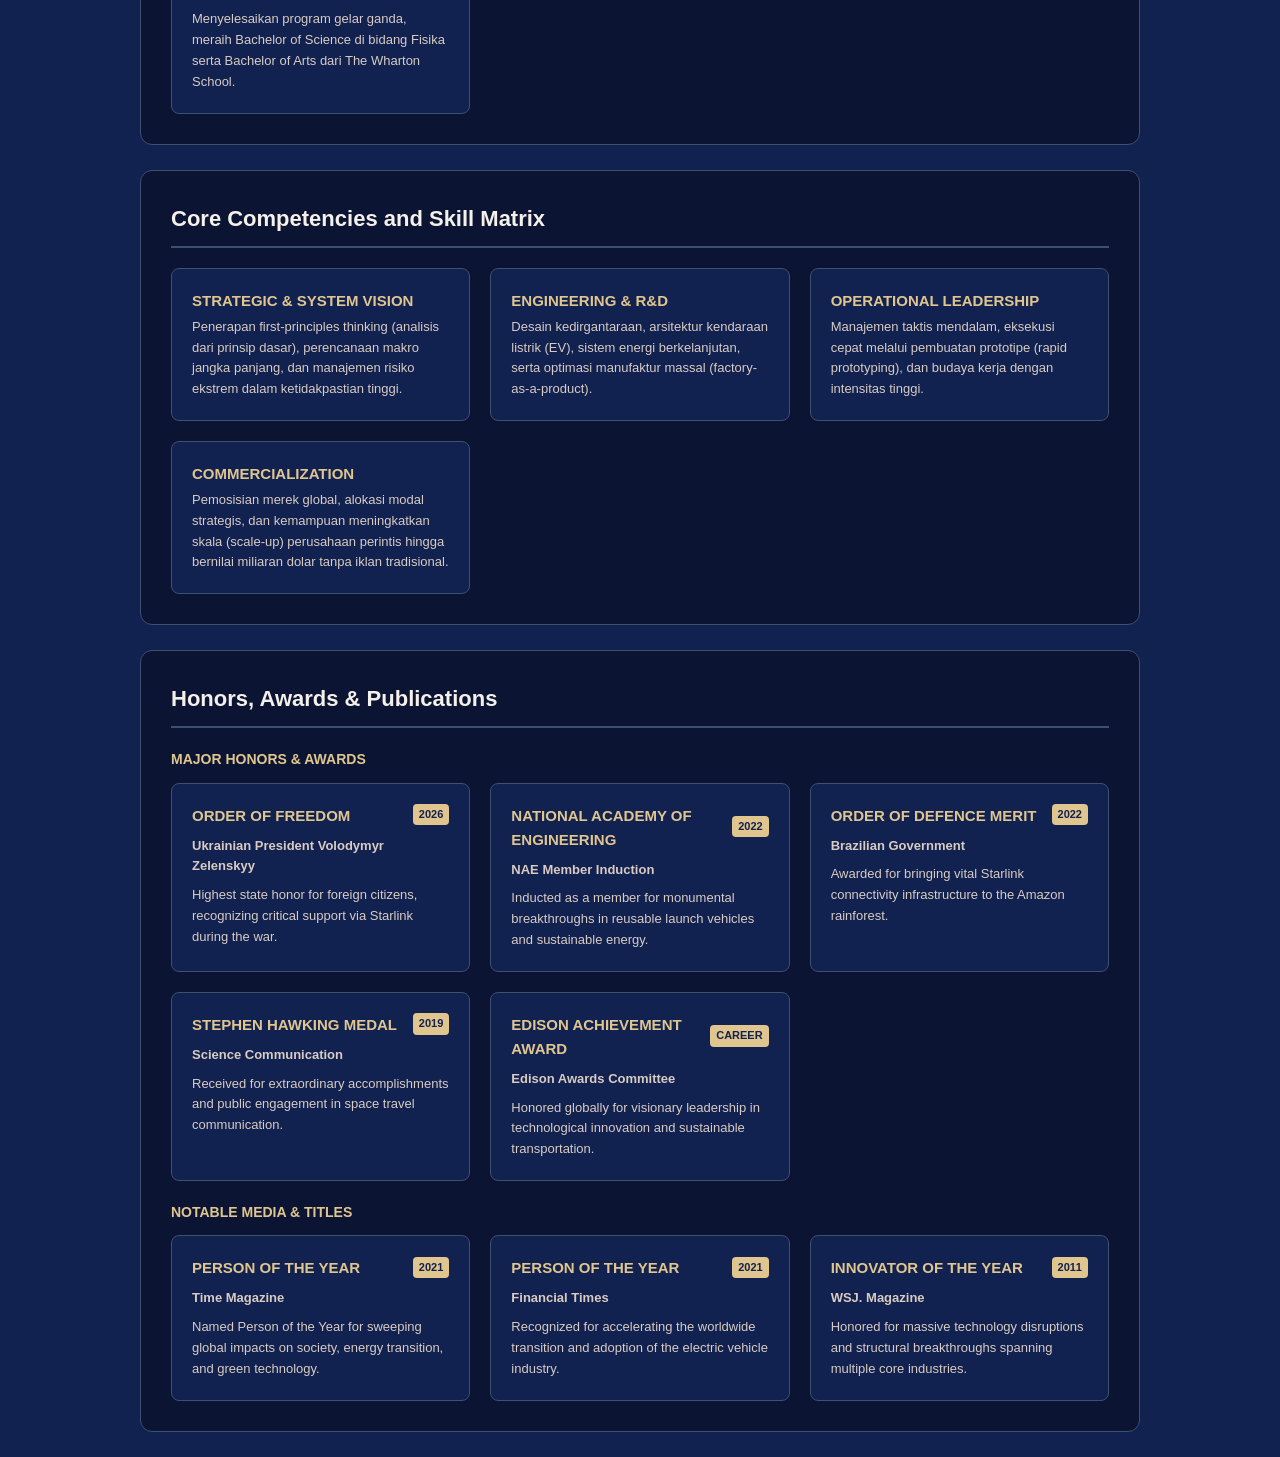
==== commit e108bba9: "rill finalllll" ====
--- a/cv.html
+++ b/cv.html
@@ -12,27 +12,40 @@
         <a href="index.html" class="back-button">← Kembali ke Beranda</a>
     </div>
 
-    <div class="metrics-container">
-        <div class="metrics-grid">
-            <div class="metric-card">
-                <span class="metric-number">30+</span>
-                <span class="metric-label">Tahun Berkarier</span>
-            </div>
-            <div class="metric-card">
-                <span class="metric-number">10</span>
-                <span class="metric-label">Perusahaan & Proyek Besar</span>
-            </div>
-            <div class="metric-card">
-                <span class="metric-number">4</span>
-                <span class="metric-label">Industri Ditransformasi</span>
-            </div>
-            <div class="metric-card">
-                <span class="metric-number">$913B+</span>
-                <span class="metric-label">Estimasi Kekayaan Bersih</span>
-            </div>
-        </div>
-    </div>
-
+    <div class="cv-header">
+        <div class="profile-container">
+            <div class="profile-photo-frame">
+                <img src="https://encrypted-tbn0.gstatic.com/images?q=tbn:ANd9GcS-rNtvrUnGruyUXyNqWz-jC3f1fpo78wvb0j9AfzTEAnbOtvlMekqLJQEU-e8yky_Ytq3EL6zjJrEKaSlkBU_vEV46FL6NPNO4gqAbUdg&s=10" alt="Elon Musk" class="profile-photo">
+            </div>
+            <div class="profile-info">
+                <span class="profile-eyebrow">Creative CV</span>
+                <h1 class="profile-name">Elon Musk</h1>
+                <p class="profile-title">Founder & CEO — SpaceX, Tesla, Neuralink, The Boring Company, X</p>
+            </div>
+        </div>
+        
+        <div class="metrics-container">
+            <div class="metrics-grid">
+                <div class="metric-card">
+                    <span class="metric-number">30+</span>
+                    <span class="metric-label">Tahun Berkarier</span>
+                </div>
+                <div class="metric-card">
+                    <span class="metric-number">10</span>
+                    <span class="metric-label">Perusahaan & Proyek Besar</span>
+                </div>
+                <div class="metric-card">
+                    <span class="metric-number">4</span>
+                    <span class="metric-label">Industri Ditransformasi</span>
+                </div>
+                <div class="metric-card">
+                    <span class="metric-number">$913B+</span>
+                    <span class="metric-label">Estimasi Kekayaan Bersih</span>
+                </div>
+            </div>
+        </div>
+    </div>
+    
     <div class="character-container">
         <h2 class="section">Character Synthesis & Leadership Narrative</h2>
         <blockquote class="character-quote">
--- a/style_cv.css
+++ b/style_cv.css
@@ -41,14 +41,80 @@
     border-color: #E0C58F;
 }
 
-.metrics-container {
+.cv-header {
     max-width: 1000px;
     margin: 0 auto 30px auto;
     background: #0b1533;
-    padding: 32px 40px;
     border-radius: 16px;
     box-shadow: 0 12px 28px rgba(0, 0, 0, 0.5);
     border: 1px solid #3C5070;
+    overflow: hidden;
+}
+
+.profile-container {
+    display: flex;
+    align-items: center;
+    gap: 28px;
+    padding: 28px 40px;
+    border-bottom: 1px solid #3C5070;
+}
+
+.profile-photo-frame {
+    position: relative;
+    flex-shrink: 0;
+    width: 120px;
+    height: 120px;
+    border-radius: 50%;
+    overflow: hidden;
+    border: 3px solid #E0C58F;
+}
+
+.profile-photo {
+    display: block;
+    width: 100%;
+    height: 100%;
+    object-fit: cover;
+}
+
+.profile-info {
+    display: flex;
+    flex-direction: column;
+}
+
+.profile-eyebrow {
+    font-size: 12px;
+    font-weight: 700;
+    color: #E0C58F;
+    letter-spacing: 1px;
+    text-transform: uppercase;
+    margin-bottom: 6px;
+}
+
+.profile-name {
+    font-size: 28px;
+    font-weight: 800;
+    color: #F5F0E9;
+    margin: 0 0 6px 0;
+    letter-spacing: -0.5px;
+}
+
+.profile-title {
+    font-size: 14px;
+    color: #D9CBC2;
+    margin: 0;
+    line-height: 1.5;
+}
+
+@media (max-width: 600px) {
+    .profile-container {
+        flex-direction: column;
+        text-align: center;
+        padding: 28px 20px;
+    }
+}
+
+.metrics-container {
+    padding: 32px 40px;
 }
 
 .metrics-grid {
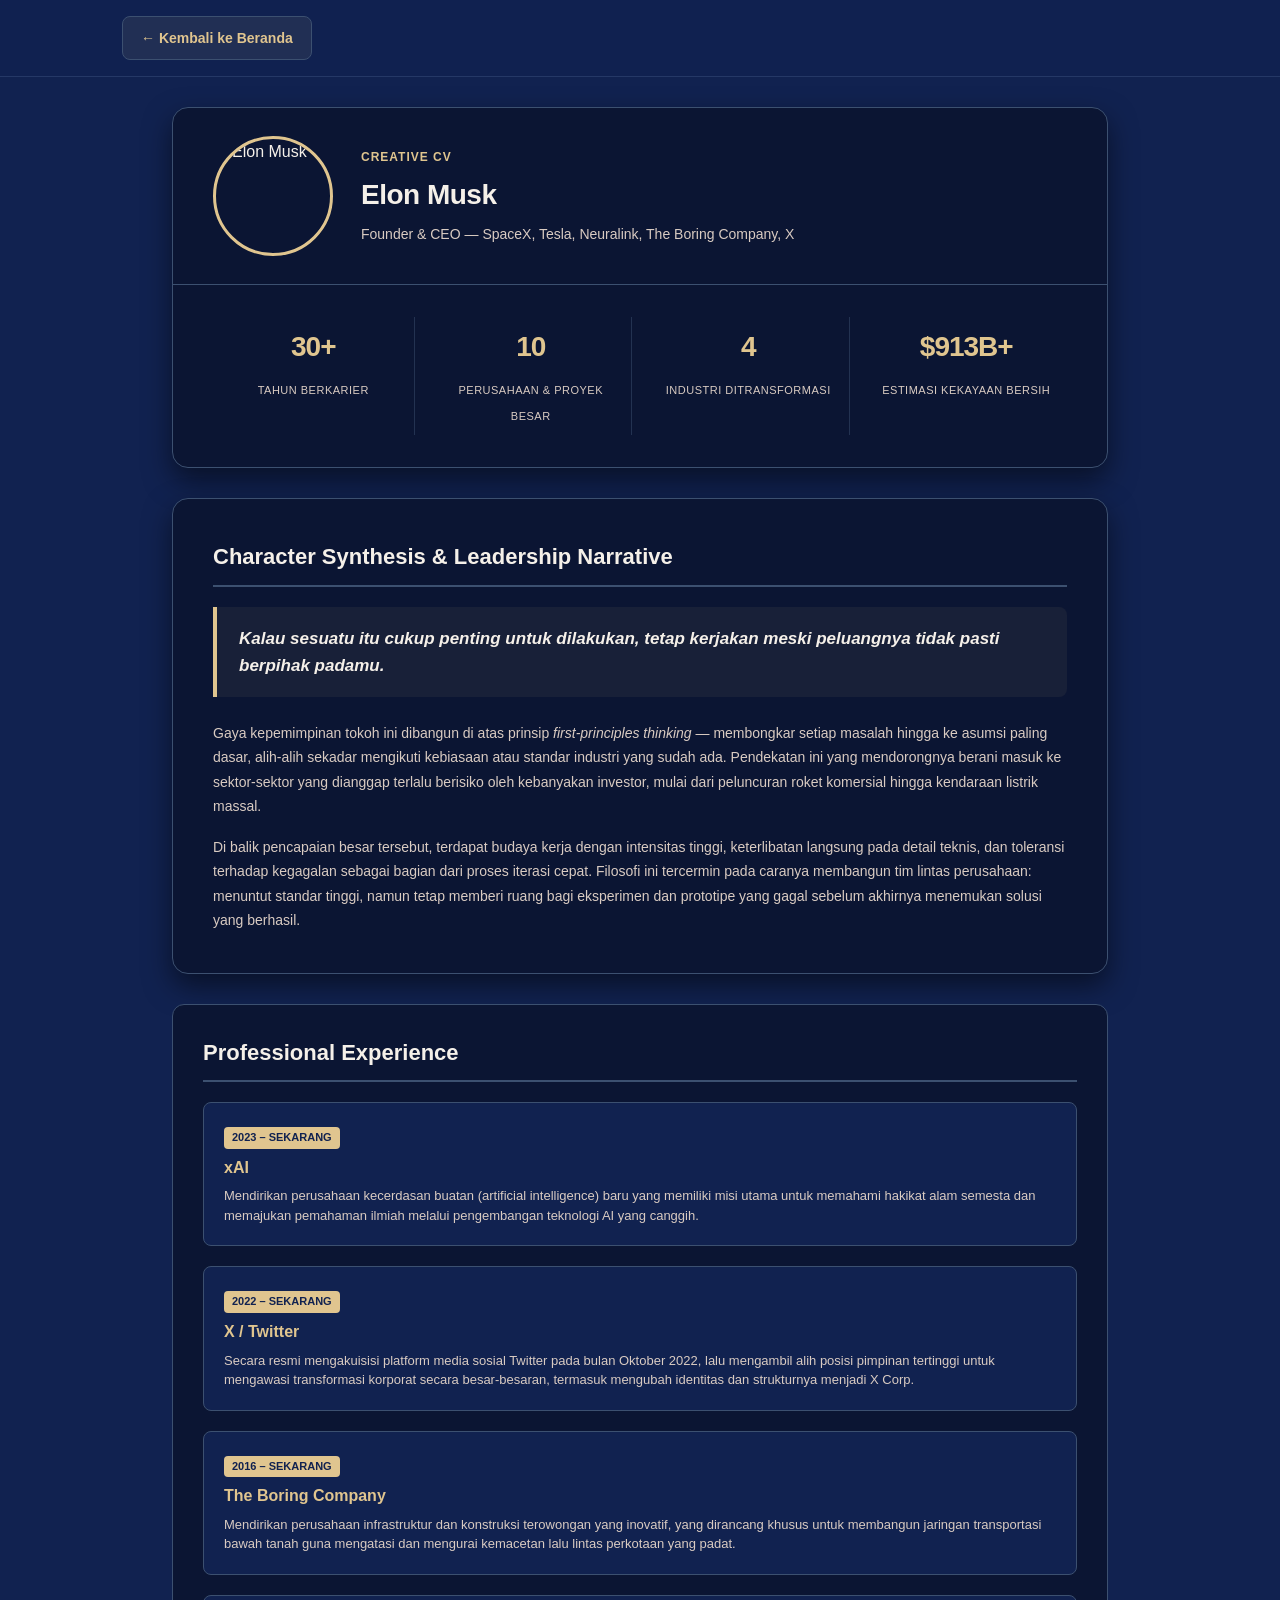
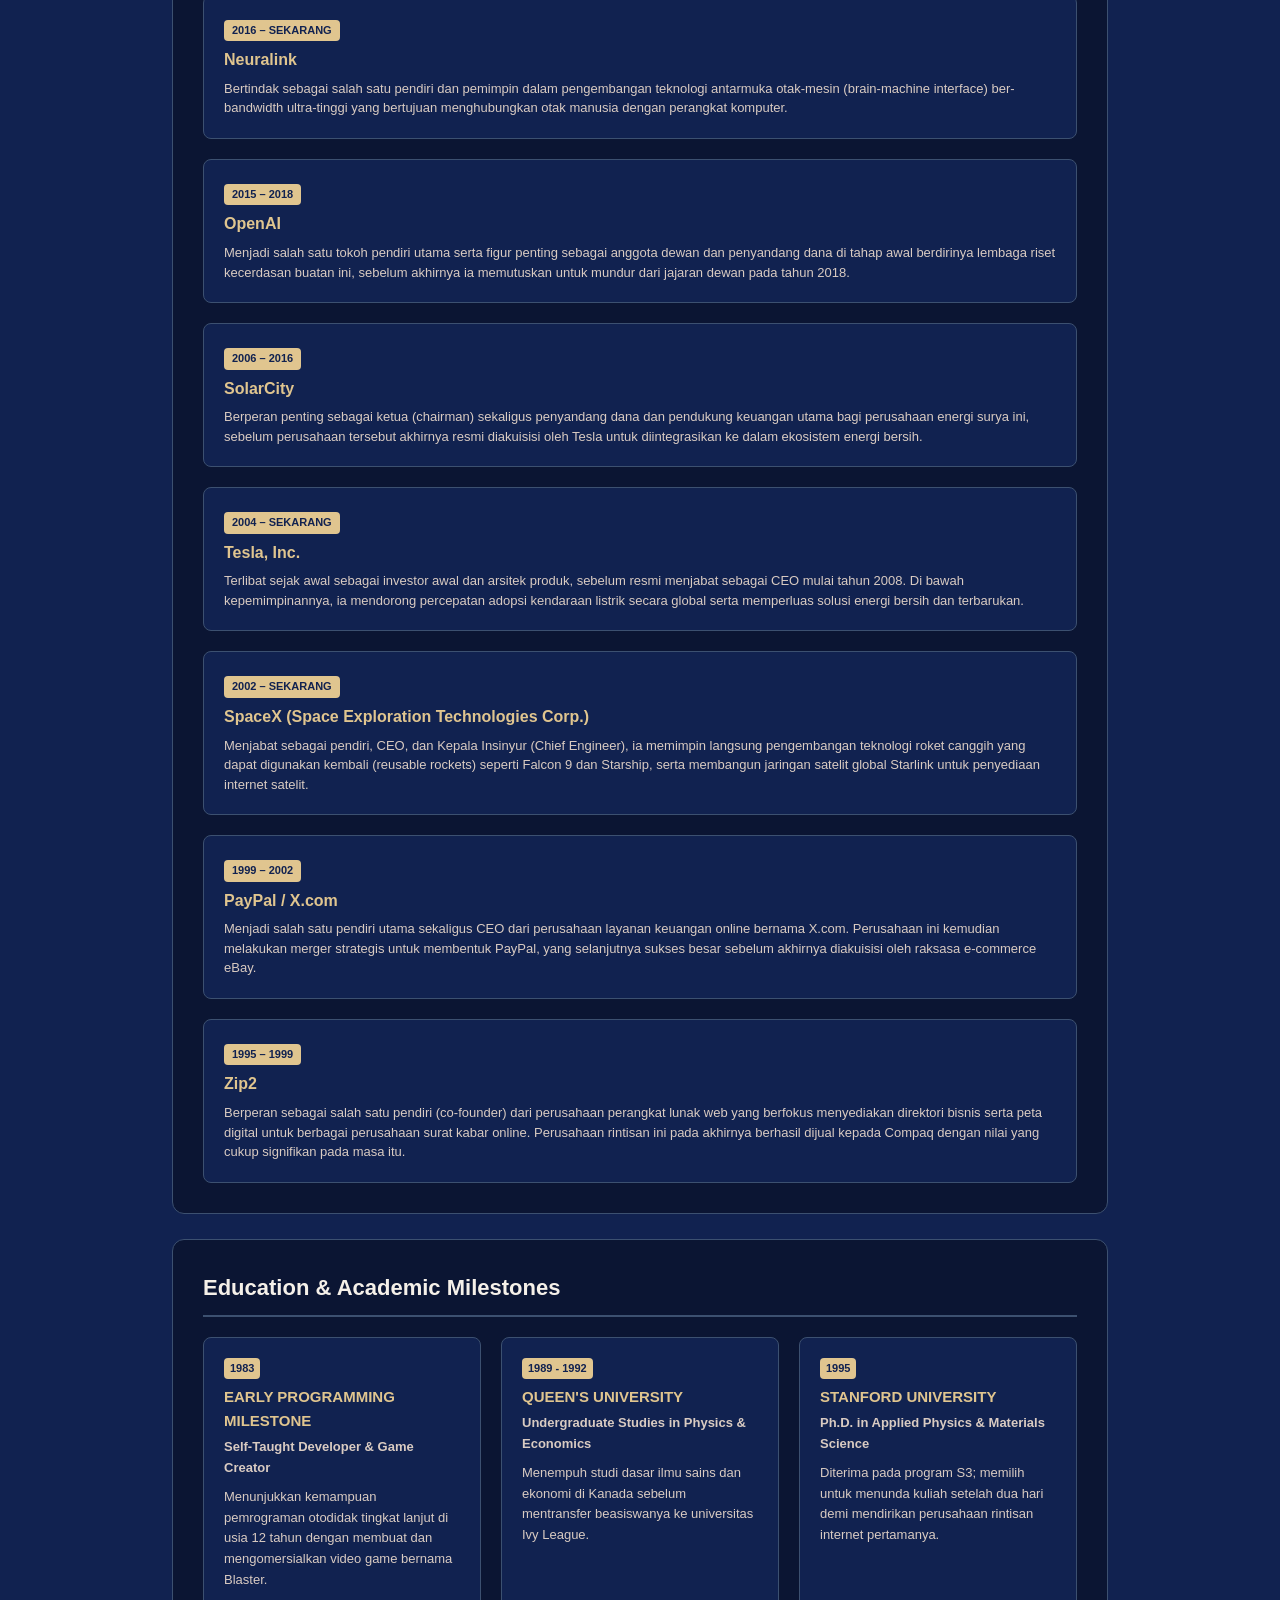
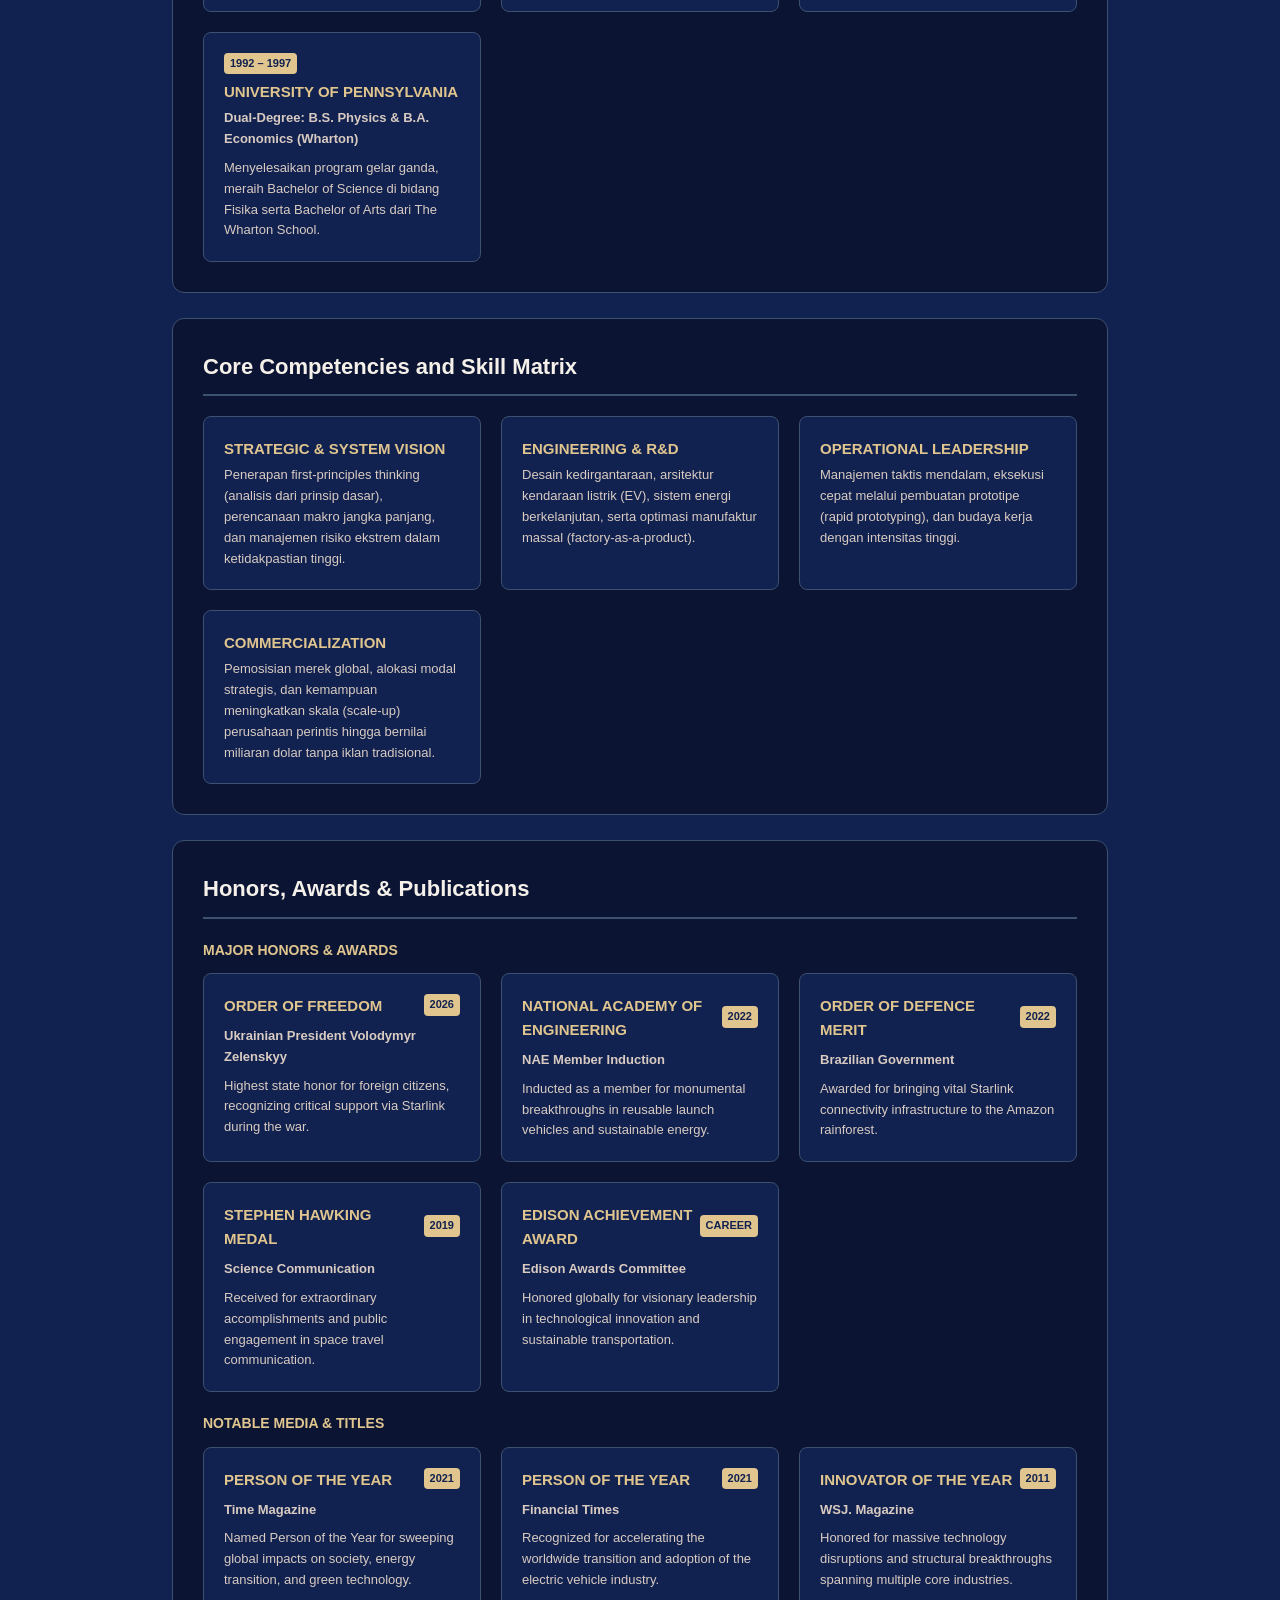
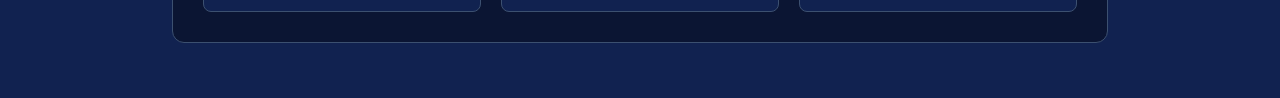
==== commit 481100a1: "FINALLL" ====
--- a/cv.html
+++ b/cv.html
@@ -8,10 +8,12 @@
 </head>
 <body>
 
-    <div class="top-bar">
-        <a href="index.html" class="back-button">← Kembali ke Beranda</a>
-    </div>
-
+    <header class="atas-halaman">
+        <div class="isi-atas">
+            <a href="index.html" class="back-button">← Kembali ke Beranda</a>
+        </div>
+    </header>
+    <div class="pembungkus">
     <div class="cv-header">
         <div class="profile-container">
             <div class="profile-photo-frame">
@@ -45,7 +47,7 @@
             </div>
         </div>
     </div>
-    
+
     <div class="character-container">
         <h2 class="section">Character Synthesis & Leadership Narrative</h2>
         <blockquote class="character-quote">
@@ -344,5 +346,6 @@
         </div>
 
     </div>
+    </div>
 </body>
 </html>
--- a/style_cv.css
+++ b/style_cv.css
@@ -15,11 +15,13 @@
     line-height: 1.6;
 }
 
+.pembungkus {
+    max-width: 1000px;
+    margin: 0 auto;
+    padding: 30px 32px;
+}
+
 /* SECTION 7 - Top Action Bar & Career Summary Metrics */
-.top-bar {
-    max-width: 1000px;
-    margin: 30px auto 20px auto;
-}
 
 .back-button {
     display: inline-flex;
@@ -243,12 +245,6 @@
     color: #E0C58F; 
 }
 
-.pembungkus {
-    max-width: 1000px;
-    margin: 0 auto;
-    padding: 30px 20px;
-}
-
 .container, 
 .education-container, 
 .competence-container, 
